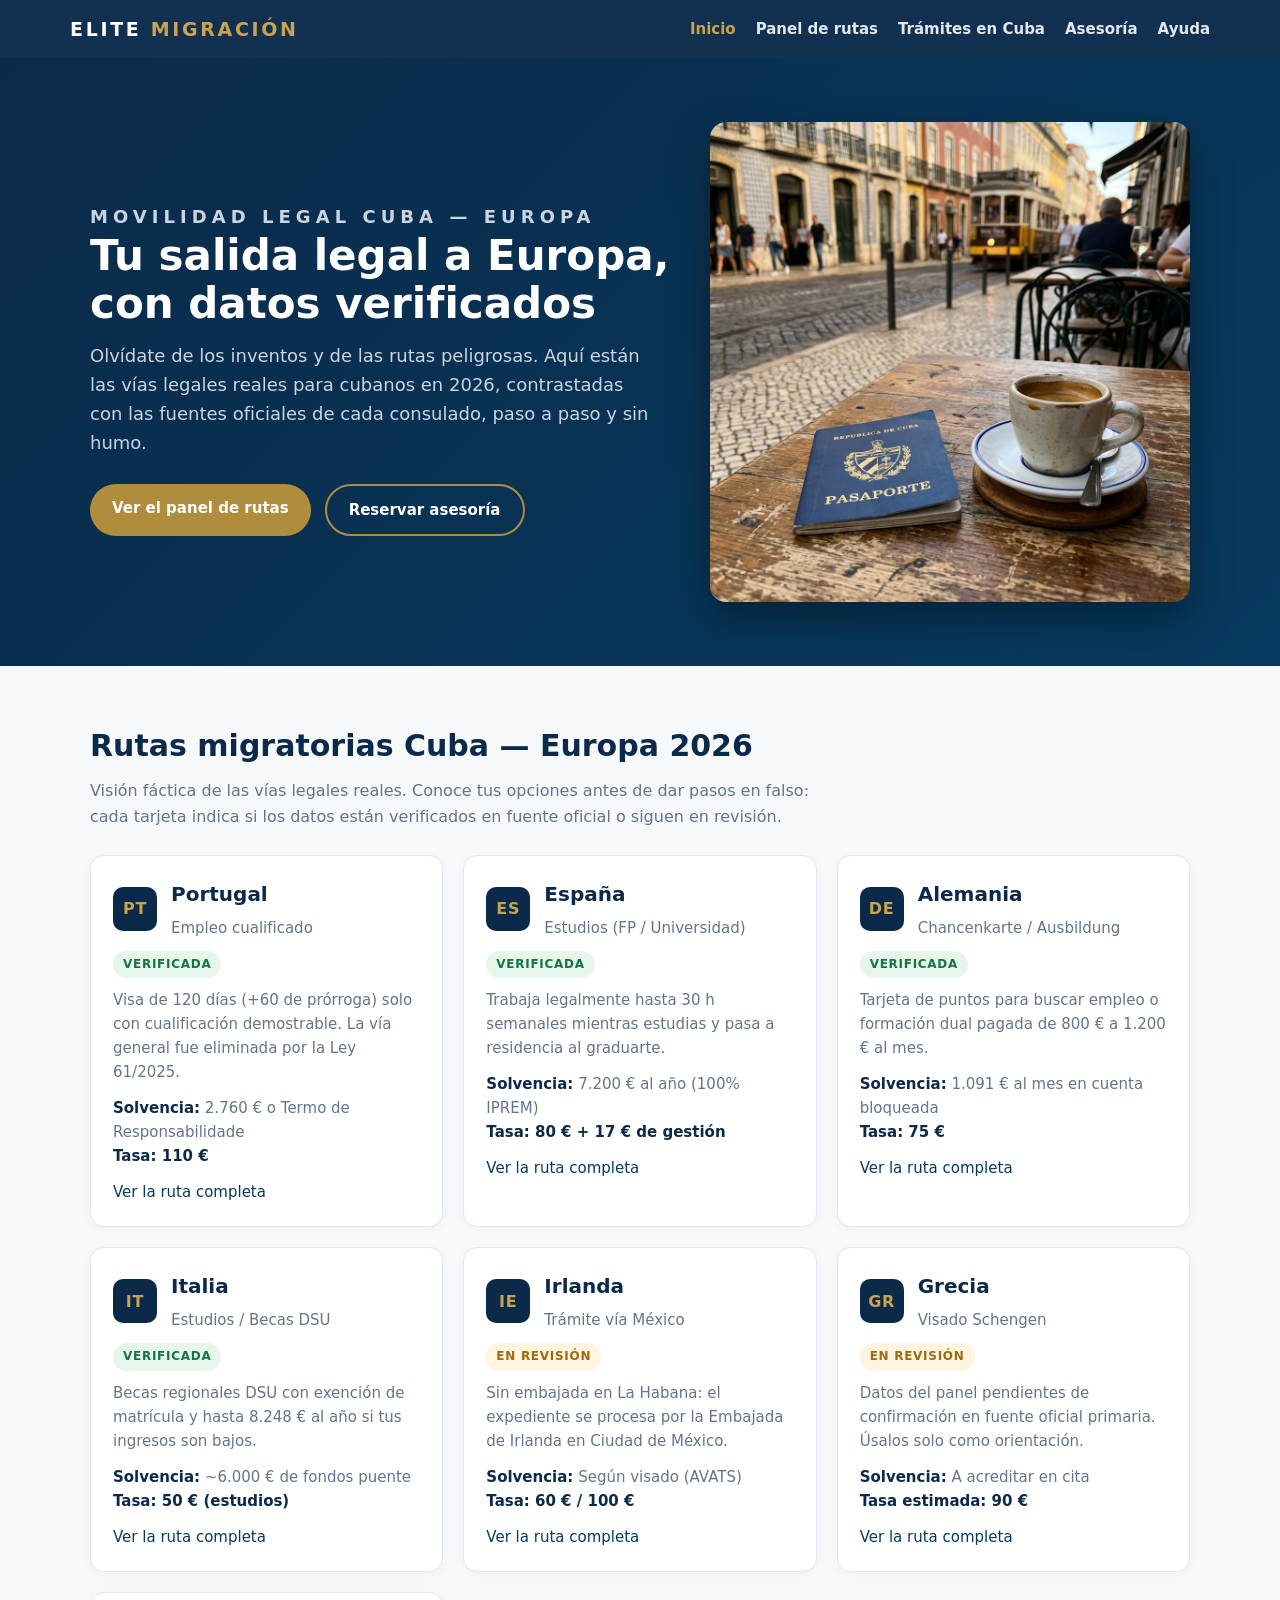
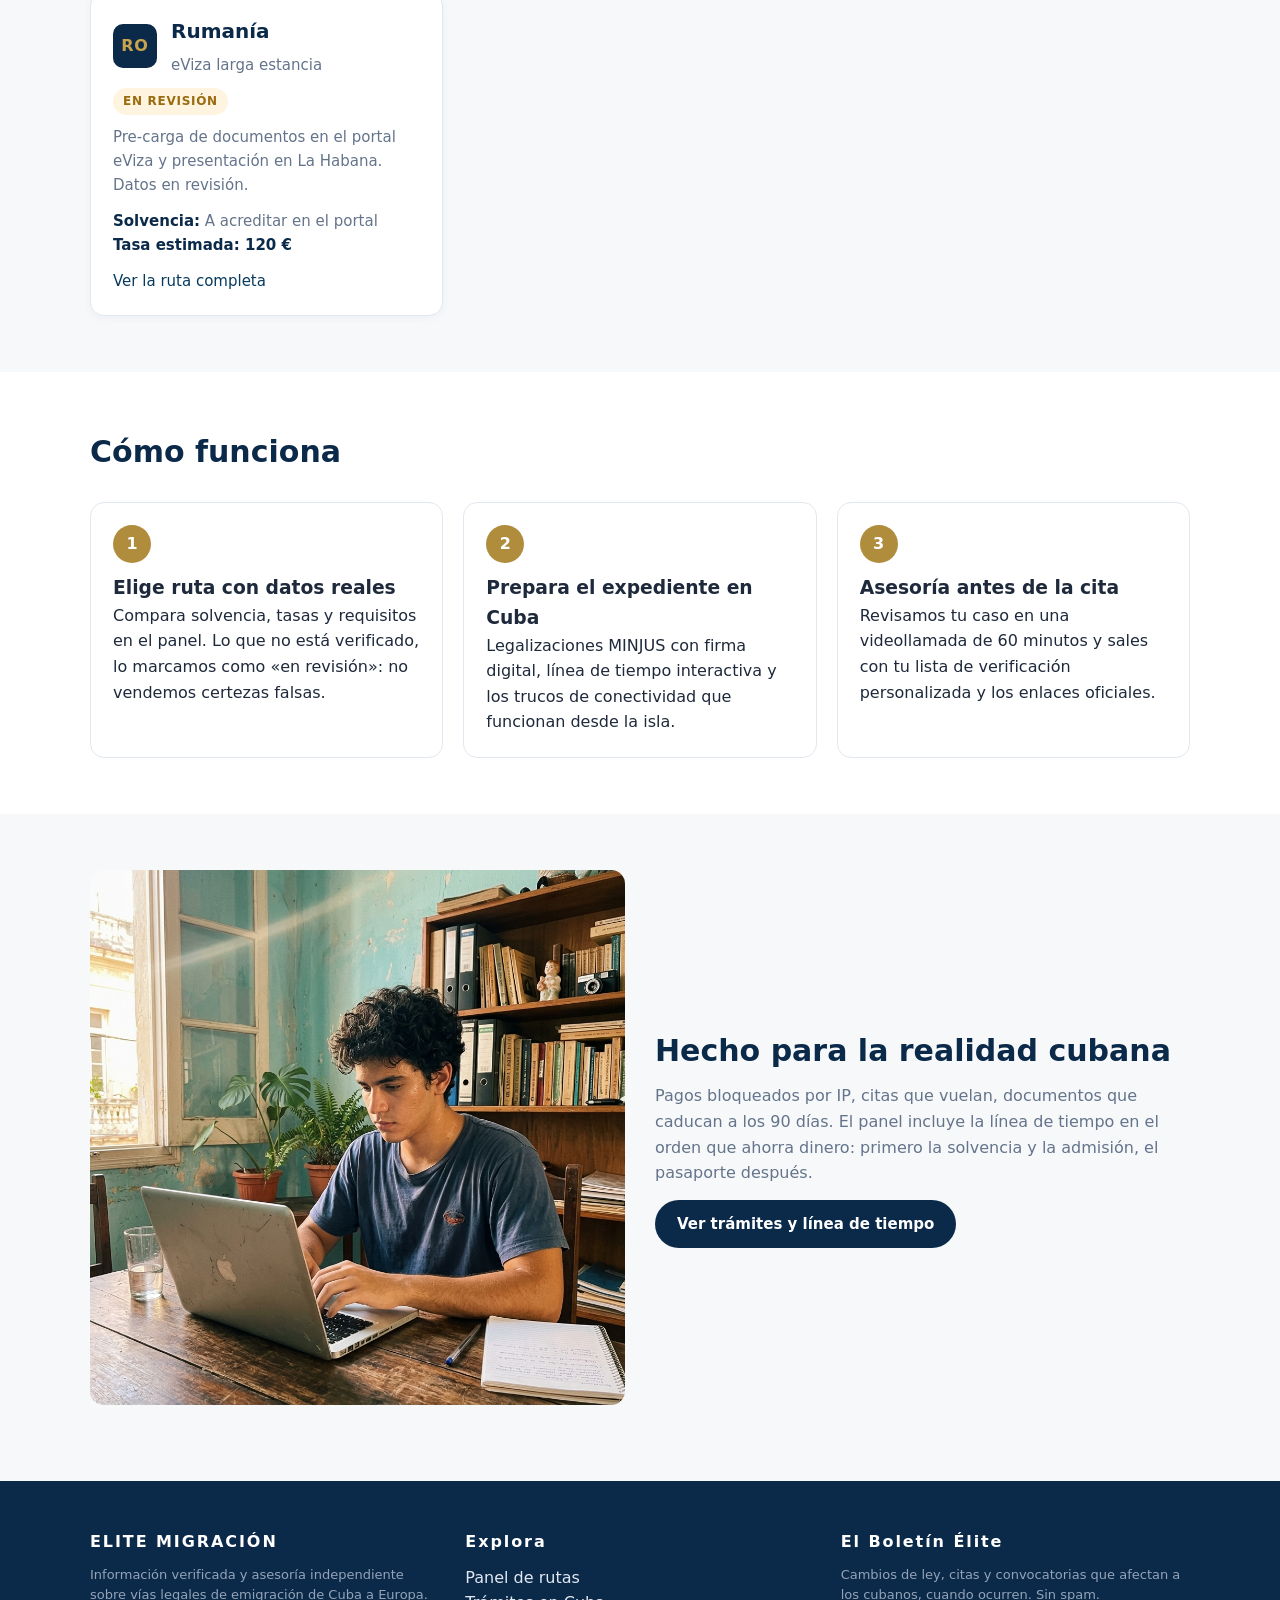
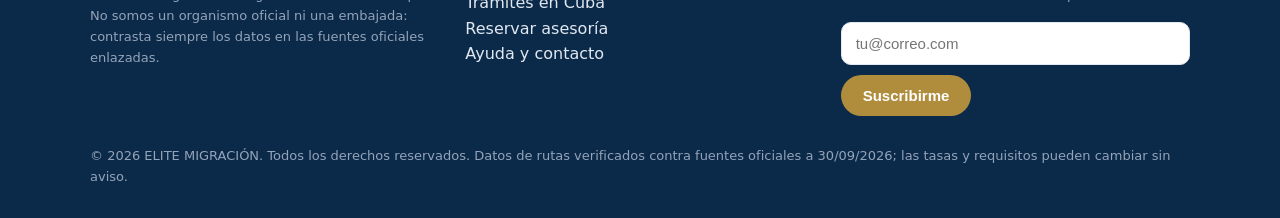
==== public/index.html @ 7f767a86 "feat: video hero generado en Google Flow (pasaporte en Lisboa, 10 s, 720p) integrado en la portada" ====
<!DOCTYPE html>
<html lang="es">
<head>
<meta charset="UTF-8"/>
<meta name="viewport" content="width=device-width, initial-scale=1.0"/>
<title>ELITE MIGRACIÓN | Tu salida legal a Europa, con datos verificados</title>
<meta name="description" content="Vías legales reales de emigración de Cuba a Europa en 2026: España, Portugal, Alemania, Italia y más, verificadas contra fuentes oficiales."/>
<meta property="og:title" content="ELITE MIGRACIÓN | Tu salida legal a Europa, con datos verificados"/>
<meta property="og:description" content="Vías legales reales de emigración de Cuba a Europa en 2026: España, Portugal, Alemania, Italia y más, verificadas contra fuentes oficiales."/>
<meta property="og:type" content="website"/>
<style>
:root{--navy:#0B2A4A;--navy2:#063A5E;--gold:#B08D3C;--gold2:#C9A44C;--ink:#1E293B;--mut:#64748B;--bg:#F6F8FA;--card:#FFFFFF;--line:#E2E8F0}
*{margin:0;padding:0;box-sizing:border-box}
body{font-family:'Segoe UI',system-ui,-apple-system,Arial,sans-serif;color:var(--ink);background:var(--bg);line-height:1.6}
a{color:var(--navy2);text-decoration:none}
a:hover{text-decoration:underline}
.wrap{max-width:1140px;margin:0 auto;padding:0 20px}
header.site{position:sticky;top:0;z-index:50;background:rgba(11,42,74,.97);backdrop-filter:blur(6px)}
.nav{display:flex;align-items:center;gap:26px;padding:14px 0;flex-wrap:wrap}
.brand{color:#fff;font-weight:800;letter-spacing:.14em;font-size:19px}
.brand span{color:var(--gold2)}
.nav nav{display:flex;gap:20px;flex-wrap:wrap;margin-left:auto}
.nav nav a{color:#E2E8F0;font-size:15px;font-weight:600}
.nav nav a:hover{color:#fff;text-decoration:none}
.btn{display:inline-block;background:var(--gold);color:#fff;font-weight:700;padding:12px 22px;border-radius:999px;border:none;cursor:pointer;font-size:15px}
.btn:hover{background:var(--gold2);text-decoration:none}
.btn.ghost{background:transparent;border:2px solid var(--gold);color:var(--navy)}
.btn.navy{background:var(--navy)}
.hero{background:linear-gradient(135deg,var(--navy) 0%,var(--navy2) 100%);color:#fff;padding:64px 0}
.hero h1{font-size:42px;line-height:1.15;max-width:640px}
.hero p{color:#CBD5E1;font-size:18px;max-width:560px;margin-top:14px}
.hero .cta{margin-top:26px;display:flex;gap:14px;flex-wrap:wrap}
.hero-grid{display:grid;grid-template-columns:1.1fr .9fr;gap:34px;align-items:center}
.hero img{width:100%;border-radius:16px;box-shadow:0 18px 40px rgba(0,0,0,.35)}
.eyebrow{letter-spacing:.28em;color:var(--gold2);font-weight:700;font-size:13px;text-transform:uppercase}
section{padding:56px 0}
h2.title{font-size:30px;color:var(--navy);margin-bottom:8px}
p.lead{color:var(--mut);max-width:720px}
.grid{display:grid;grid-template-columns:repeat(auto-fill,minmax(320px,1fr));gap:20px;margin-top:26px}
.card{background:var(--card);border:1px solid var(--line);border-radius:14px;padding:22px;box-shadow:0 2px 10px rgba(11,42,74,.04)}
.card h3{color:var(--navy);font-size:20px;margin-bottom:6px}
.card p{color:var(--mut);font-size:15px}
.chip{display:inline-block;font-size:12px;font-weight:700;letter-spacing:.06em;padding:4px 10px;border-radius:999px;text-transform:uppercase}
.chip.ok{background:#E7F6EC;color:#157347}
.chip.rev{background:#FFF4E0;color:#9A6B0F}
.code{display:inline-flex;align-items:center;justify-content:center;width:44px;height:44px;border-radius:10px;background:var(--navy);color:var(--gold2);font-weight:800;letter-spacing:.05em}
.card .top{display:flex;gap:14px;align-items:center;margin-bottom:10px}
.kv{margin-top:12px;font-size:14px}
.kv b{color:var(--navy)}
ul.reqs{margin:10px 0 0 18px;font-size:15px;color:var(--ink)}
ul.reqs li{margin-bottom:5px}
.links{margin-top:14px;display:flex;gap:8px;flex-wrap:wrap}
.links a{font-size:13px;font-weight:600;border:1px solid var(--line);padding:6px 12px;border-radius:999px;background:#F8FAFC}
table{width:100%;border-collapse:collapse;background:#fff;border:1px solid var(--line);border-radius:12px;overflow:hidden;margin-top:22px}
th{background:var(--navy);color:#fff;text-align:left;padding:12px 14px;font-size:14px}
td{padding:11px 14px;border-top:1px solid var(--line);font-size:15px}
.steps{display:grid;grid-template-columns:repeat(auto-fit,minmax(260px,1fr));gap:20px;margin-top:26px}
.step{background:#fff;border:1px solid var(--line);border-radius:14px;padding:22px}
.step .n{width:38px;height:38px;border-radius:50%;background:var(--gold);color:#fff;font-weight:800;display:flex;align-items:center;justify-content:center;margin-bottom:10px}
.warn{background:#FFF8E6;border:1px solid #F0D48A;border-radius:12px;padding:16px 18px;font-size:15px;margin-top:16px}
.note{font-size:13px;color:var(--mut);margin-top:10px}
form.lead{display:grid;gap:12px;max-width:640px;margin-top:22px}
form.lead input,form.lead select,form.lead textarea{padding:12px 14px;border:1px solid var(--line);border-radius:10px;font-size:15px;font-family:inherit;width:100%}
form.news{display:flex;gap:10px;flex-wrap:wrap;margin-top:16px}
form.news input{flex:1 1 240px;padding:12px 14px;border:1px solid var(--line);border-radius:10px;font-size:15px}
.status{font-size:14px;margin-top:10px}
.tl{max-width:760px;margin-top:24px}
.tl-item{display:flex;gap:14px;background:#fff;border:1px solid var(--line);border-radius:12px;padding:16px 18px;margin-bottom:12px;align-items:flex-start}
.tl-item input{width:20px;height:20px;margin-top:4px;accent-color:var(--gold)}
.tl-item.done{opacity:.62}
.tl-item h4{color:var(--navy);font-size:16px}
.tl-item p{font-size:14px;color:var(--mut)}
.progress{height:12px;background:#E2E8F0;border-radius:999px;overflow:hidden;max-width:760px;margin-top:14px}
.progress i{display:block;height:100%;background:var(--gold);width:0%}
.split{display:grid;grid-template-columns:1fr 1fr;gap:30px;align-items:center}
.split img{width:100%;border-radius:14px}
footer.site{background:var(--navy);color:#CBD5E1;padding:48px 0 30px;margin-top:20px}
footer.site h4{color:#fff;letter-spacing:.12em}
footer.site a{color:#E2E8F0}
.fgrid{display:grid;grid-template-columns:repeat(auto-fit,minmax(240px,1fr));gap:26px}
.small{font-size:13px;color:#94A3B8}
@media(max-width:820px){.hero-grid,.split{grid-template-columns:1fr}.hero h1{font-size:32px}}
</style>
</head>
<body>
<header class="site"><div class="wrap nav">
<a class="brand" href="index.html">ELITE <span>MIGRACIÓN</span></a>
<nav><a href="index.html" style="color:#C9A44C">Inicio</a><a href="dashboard.html">Panel de rutas</a><a href="tramites.html">Trámites en Cuba</a><a href="booking.html">Asesoría</a><a href="chat.html">Ayuda</a></nav>
</div></header>

<div class="hero"><div class="wrap hero-grid">
<div>
<p class="eyebrow">Movilidad legal Cuba — Europa</p>
<h1>Tu salida legal a Europa, con datos verificados</h1>
<p>Olvídate de los inventos y de las rutas peligrosas. Aquí están las vías legales reales para cubanos en 2026, contrastadas con las fuentes oficiales de cada consulado, paso a paso y sin humo.</p>
<div class="cta"><a class="btn" href="dashboard.html">Ver el panel de rutas</a><a class="btn ghost" style="color:#fff" href="booking.html">Reservar asesoría</a></div>
</div>
<video autoplay muted loop playsinline poster="lisbon_cafe_passport.png" style="width:100%;border-radius:16px;box-shadow:0 18px 40px rgba(0,0,0,.35)"><source src="assets/video/hero.mp4" type="video/mp4"/></video>
</div></div>

<section><div class="wrap">
<h2 class="title">Rutas migratorias Cuba — Europa 2026</h2>
<p class="lead">Visión fáctica de las vías legales reales. Conoce tus opciones antes de dar pasos en falso: cada tarjeta indica si los datos están verificados en fuente oficial o siguen en revisión.</p>
<div class="grid"><article class="card"><div class="top"><span class="code">PT</span><div><h3>Portugal</h3><p>Empleo cualificado</p></div></div>
<span class="chip ok">Verificada</span><p style="margin-top:10px">Visa de 120 días (+60 de prórroga) solo con cualificación demostrable. La vía general fue eliminada por la Ley 61/2025.</p>
<p class="kv"><b>Solvencia:</b> 2.760 € o Termo de Responsabilidade<br/><b>Tasa: 110 €</b></p>
<p style="margin-top:12px"><a href="dashboard.html#pt">Ver la ruta completa</a></p></article><article class="card"><div class="top"><span class="code">ES</span><div><h3>España</h3><p>Estudios (FP / Universidad)</p></div></div>
<span class="chip ok">Verificada</span><p style="margin-top:10px">Trabaja legalmente hasta 30 h semanales mientras estudias y pasa a residencia al graduarte.</p>
<p class="kv"><b>Solvencia:</b> 7.200 € al año (100% IPREM)<br/><b>Tasa: 80 € + 17 € de gestión</b></p>
<p style="margin-top:12px"><a href="dashboard.html#es">Ver la ruta completa</a></p></article><article class="card"><div class="top"><span class="code">DE</span><div><h3>Alemania</h3><p>Chancenkarte / Ausbildung</p></div></div>
<span class="chip ok">Verificada</span><p style="margin-top:10px">Tarjeta de puntos para buscar empleo o formación dual pagada de 800 € a 1.200 € al mes.</p>
<p class="kv"><b>Solvencia:</b> 1.091 € al mes en cuenta bloqueada<br/><b>Tasa: 75 €</b></p>
<p style="margin-top:12px"><a href="dashboard.html#de">Ver la ruta completa</a></p></article><article class="card"><div class="top"><span class="code">IT</span><div><h3>Italia</h3><p>Estudios / Becas DSU</p></div></div>
<span class="chip ok">Verificada</span><p style="margin-top:10px">Becas regionales DSU con exención de matrícula y hasta 8.248 € al año si tus ingresos son bajos.</p>
<p class="kv"><b>Solvencia:</b> ~6.000 € de fondos puente<br/><b>Tasa: 50 € (estudios)</b></p>
<p style="margin-top:12px"><a href="dashboard.html#it">Ver la ruta completa</a></p></article><article class="card"><div class="top"><span class="code">IE</span><div><h3>Irlanda</h3><p>Trámite vía México</p></div></div>
<span class="chip rev">En revisión</span><p style="margin-top:10px">Sin embajada en La Habana: el expediente se procesa por la Embajada de Irlanda en Ciudad de México.</p>
<p class="kv"><b>Solvencia:</b> Según visado (AVATS)<br/><b>Tasa: 60 € / 100 €</b></p>
<p style="margin-top:12px"><a href="dashboard.html#ie">Ver la ruta completa</a></p></article><article class="card"><div class="top"><span class="code">GR</span><div><h3>Grecia</h3><p>Visado Schengen</p></div></div>
<span class="chip rev">En revisión</span><p style="margin-top:10px">Datos del panel pendientes de confirmación en fuente oficial primaria. Úsalos solo como orientación.</p>
<p class="kv"><b>Solvencia:</b> A acreditar en cita<br/><b>Tasa estimada: 90 €</b></p>
<p style="margin-top:12px"><a href="dashboard.html#gr">Ver la ruta completa</a></p></article><article class="card"><div class="top"><span class="code">RO</span><div><h3>Rumanía</h3><p>eViza larga estancia</p></div></div>
<span class="chip rev">En revisión</span><p style="margin-top:10px">Pre-carga de documentos en el portal eViza y presentación en La Habana. Datos en revisión.</p>
<p class="kv"><b>Solvencia:</b> A acreditar en el portal<br/><b>Tasa estimada: 120 €</b></p>
<p style="margin-top:12px"><a href="dashboard.html#ro">Ver la ruta completa</a></p></article></div>
</div></section>

<section style="background:#fff"><div class="wrap">
<h2 class="title">Cómo funciona</h2>
<div class="steps">
<div class="step"><div class="n">1</div><h3>Elige ruta con datos reales</h3><p>Compara solvencia, tasas y requisitos en el panel. Lo que no está verificado, lo marcamos como «en revisión»: no vendemos certezas falsas.</p></div>
<div class="step"><div class="n">2</div><h3>Prepara el expediente en Cuba</h3><p>Legalizaciones MINJUS con firma digital, línea de tiempo interactiva y los trucos de conectividad que funcionan desde la isla.</p></div>
<div class="step"><div class="n">3</div><h3>Asesoría antes de la cita</h3><p>Revisamos tu caso en una videollamada de 60 minutos y sales con tu lista de verificación personalizada y los enlaces oficiales.</p></div>
</div>
</div></section>

<section><div class="wrap split">
<img src="cuban_youth_laptop_havana.png" alt="Joven cubano preparando su expediente en La Habana"/>
<div><h2 class="title">Hecho para la realidad cubana</h2>
<p class="lead">Pagos bloqueados por IP, citas que vuelan, documentos que caducan a los 90 días. El panel incluye la línea de tiempo en el orden que ahorra dinero: primero la solvencia y la admisión, el pasaporte después.</p>
<p style="margin-top:14px"><a class="btn navy" href="tramites.html">Ver trámites y línea de tiempo</a></p></div>
</div></section>

<footer class="site"><div class="wrap">
<div class="fgrid">
<div><h4>ELITE MIGRACIÓN</h4>
<p class="small" style="margin-top:10px">Información verificada y asesoría independiente sobre vías legales de emigración de Cuba a Europa. No somos un organismo oficial ni una embajada: contrasta siempre los datos en las fuentes oficiales enlazadas.</p></div>
<div><h4>Explora</h4>
<p style="margin-top:10px"><a href="dashboard.html">Panel de rutas</a><br/><a href="tramites.html">Trámites en Cuba</a><br/><a href="booking.html">Reservar asesoría</a><br/><a href="chat.html">Ayuda y contacto</a></p></div>
<div><h4>El Boletín Élite</h4>
<p class="small" style="margin-top:10px">Cambios de ley, citas y convocatorias que afectan a los cubanos, cuando ocurren. Sin spam.</p>
<form class="news" id="news-form" novalidate>
<input type="email" name="email" required placeholder="tu@correo.com" aria-label="Correo electrónico"/>
<input type="text" name="company" tabindex="-1" autocomplete="off" aria-hidden="true" style="display:none"/>
<button class="btn" type="submit">Suscribirme</button>
<p class="status" id="news-status" role="status"></p>
</form></div>
</div>
<p class="small" style="margin-top:30px">© 2026 ELITE MIGRACIÓN. Todos los derechos reservados. Datos de rutas verificados contra fuentes oficiales a 30/09/2026; las tasas y requisitos pueden cambiar sin aviso.</p>
</div></footer>
<script>
(function(){var f=document.getElementById('news-form');if(!f)return;var st=document.getElementById('news-status');
var src=(new URLSearchParams(location.search).get('src')||'').slice(0,40);
f.addEventListener('submit',function(e){e.preventDefault();var em=f.querySelector('input[name=email]').value.trim();
if(!em||em.indexOf('@')<0){st.textContent='Escribe un correo válido.';return;}
fetch('/api/newsletter',{method:'POST',headers:{'Content-Type':'application/json'},body:JSON.stringify({email:em,company:f.querySelector('input[name=company]').value,src:src})})
.then(function(r){return r.json();}).then(function(b){st.textContent=b&&b.ok?'Gracias: ya estás dentro del Boletín Élite.':'Algo salió mal. Inténtalo de nuevo.';if(b&&b.ok)f.reset();})
.catch(function(){st.textContent='Algo salió mal. Inténtalo de nuevo.';});});})();
</script>
</body>
</html>
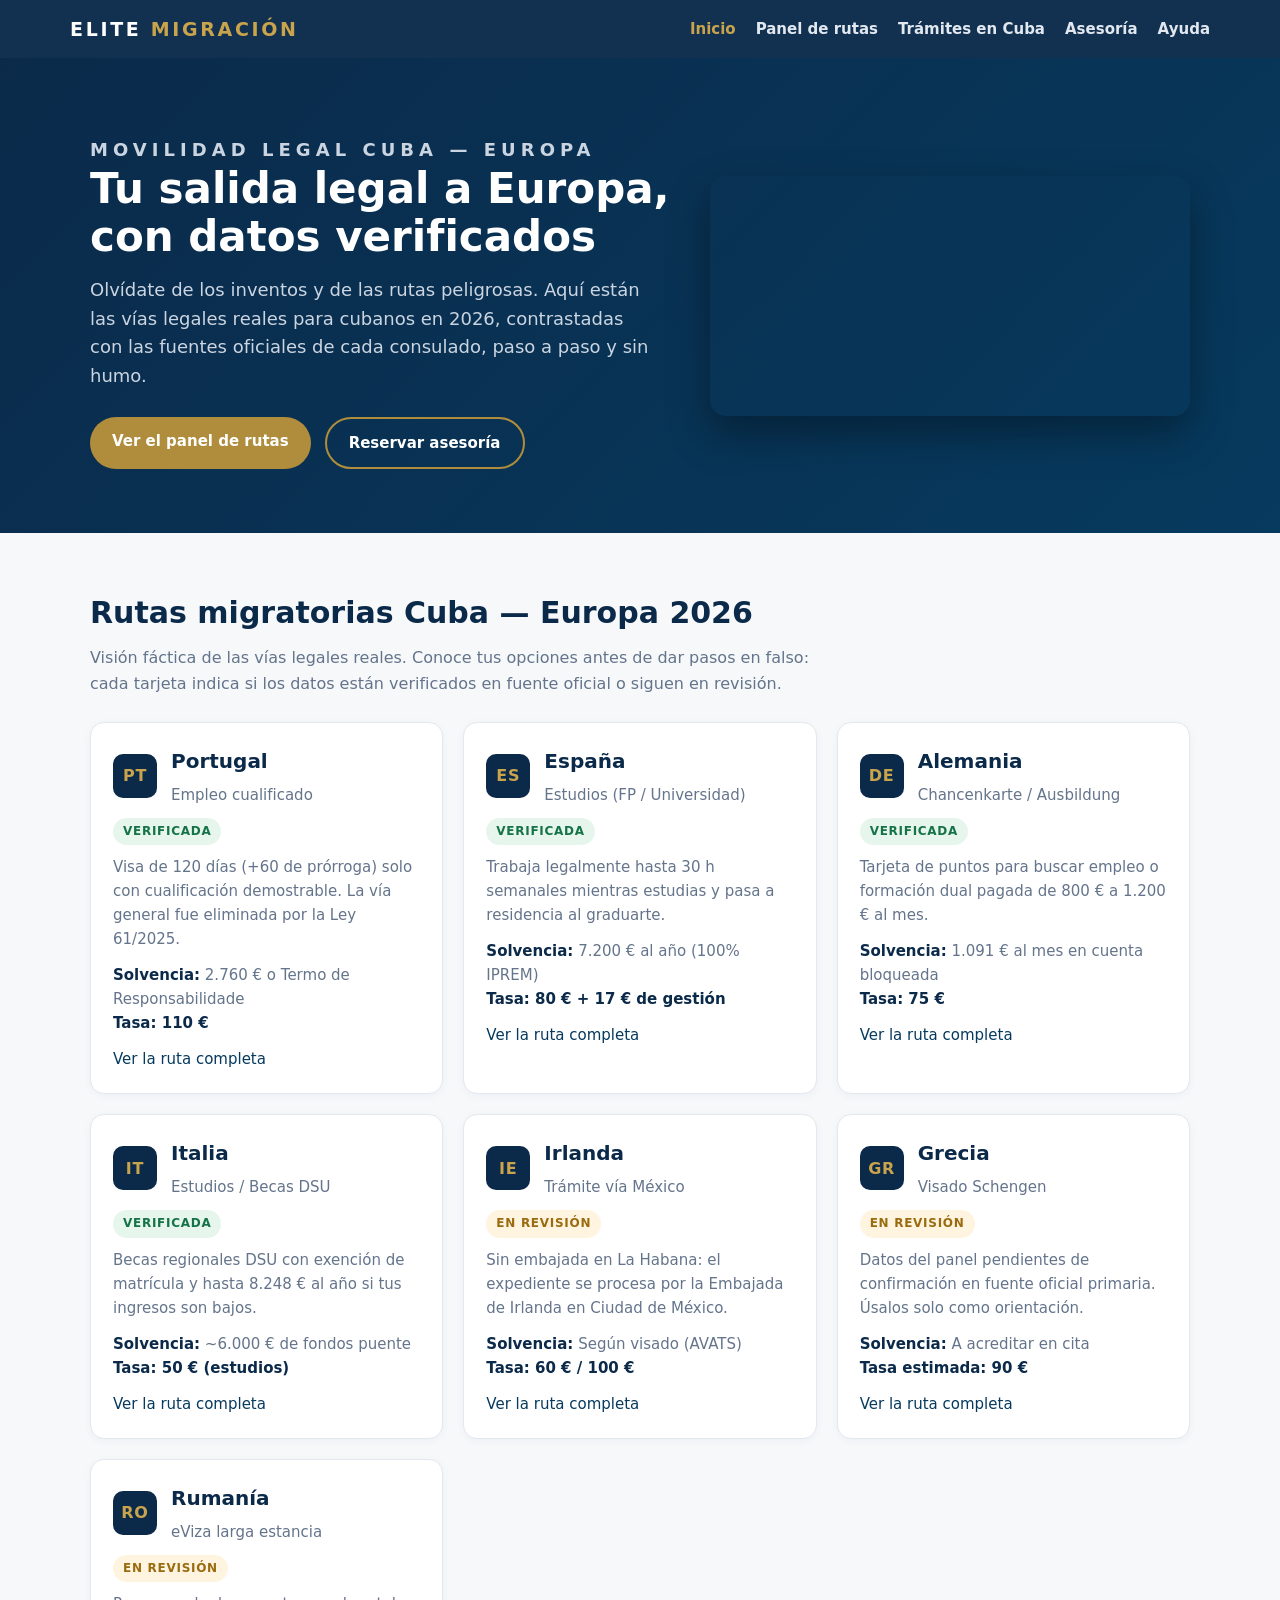
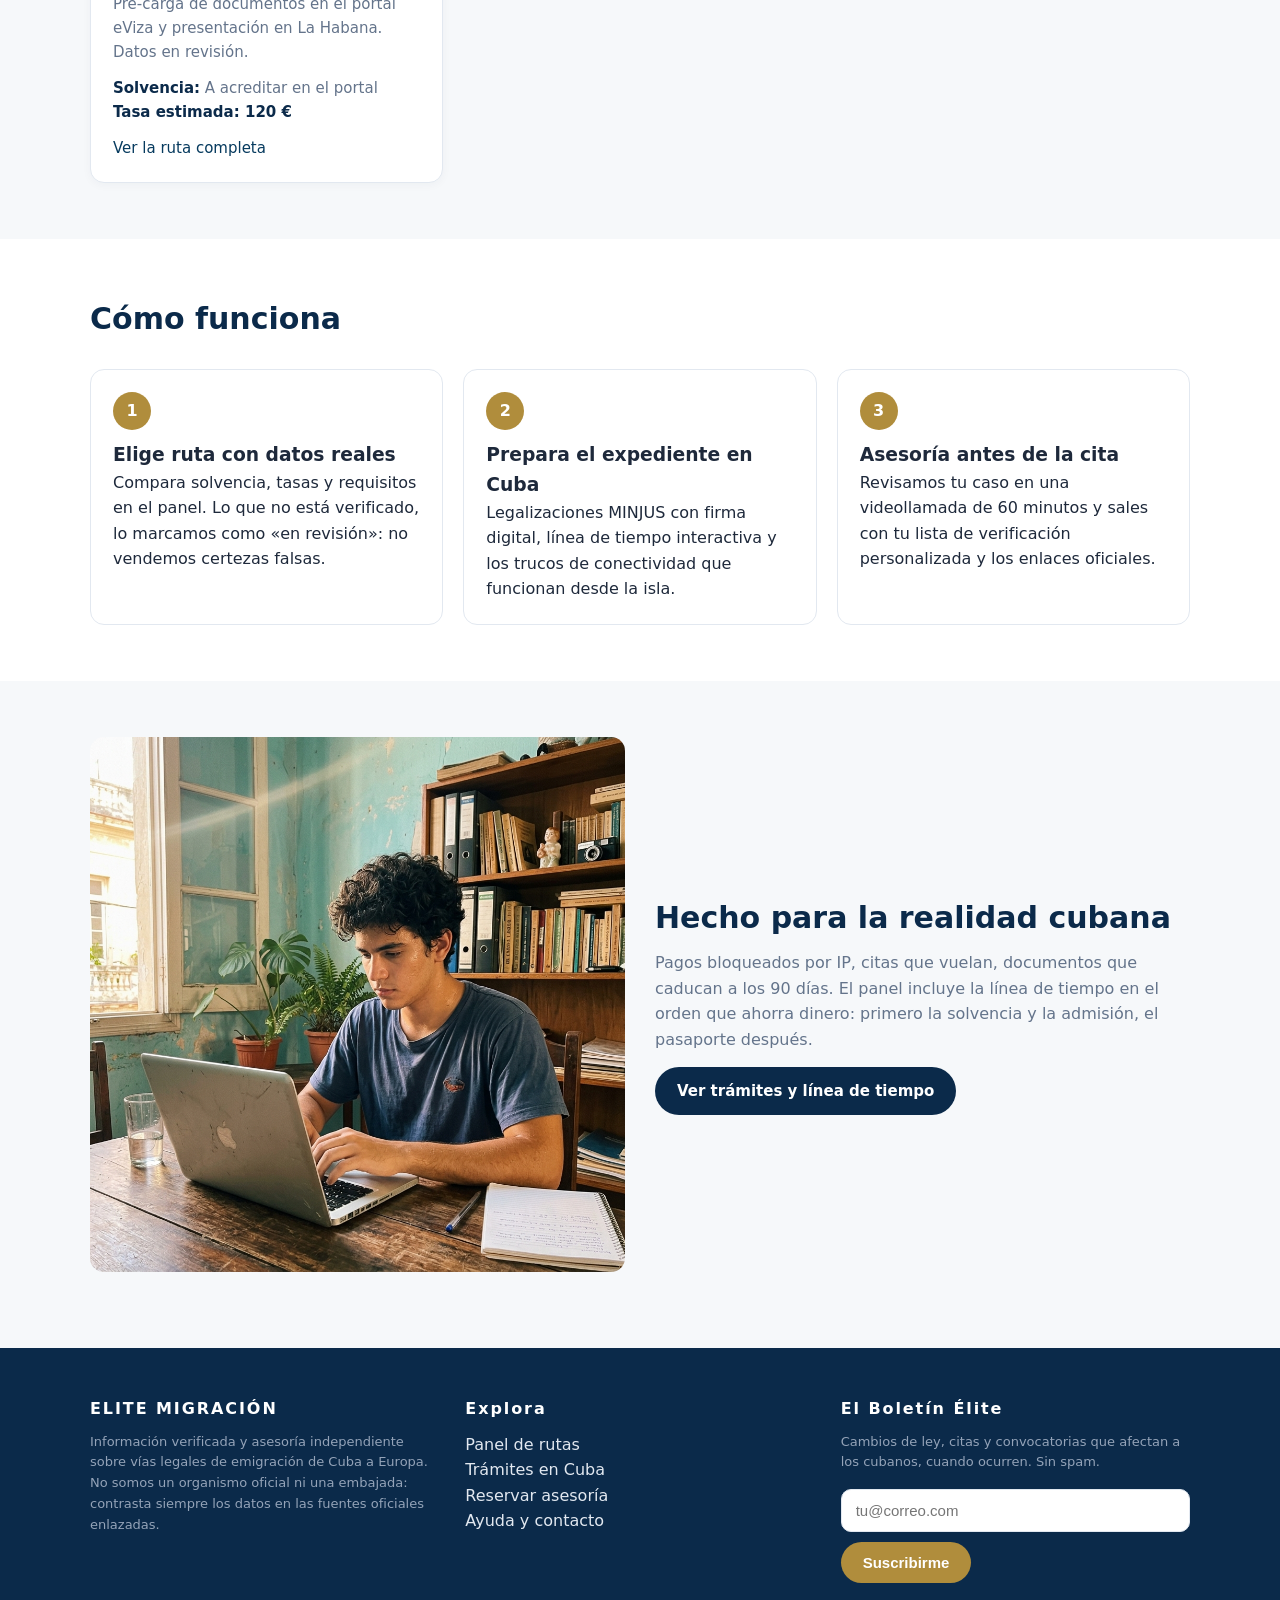
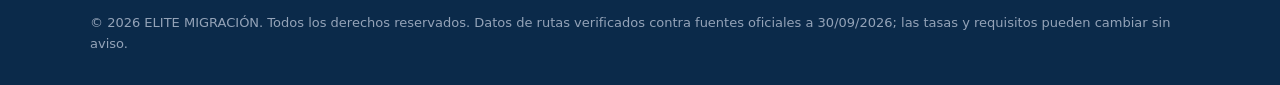
==== commit 295caf62: "feat: nuevo video hero (interior de avion, zoom out) generado en Flow" ====
--- a/public/index.html
+++ b/public/index.html
@@ -95,7 +95,7 @@
 <p>Olvídate de los inventos y de las rutas peligrosas. Aquí están las vías legales reales para cubanos en 2026, contrastadas con las fuentes oficiales de cada consulado, paso a paso y sin humo.</p>
 <div class="cta"><a class="btn" href="dashboard.html">Ver el panel de rutas</a><a class="btn ghost" style="color:#fff" href="booking.html">Reservar asesoría</a></div>
 </div>
-<video autoplay muted loop playsinline poster="lisbon_cafe_passport.png" style="width:100%;border-radius:16px;box-shadow:0 18px 40px rgba(0,0,0,.35)"><source src="assets/video/hero.mp4" type="video/mp4"/></video>
+<video autoplay muted loop playsinline style="width:100%;border-radius:16px;box-shadow:0 18px 40px rgba(0,0,0,.35)"><source src="assets/video/hero-avion.mp4" type="video/mp4"/></video>
 </div></div>
 
 <section><div class="wrap">
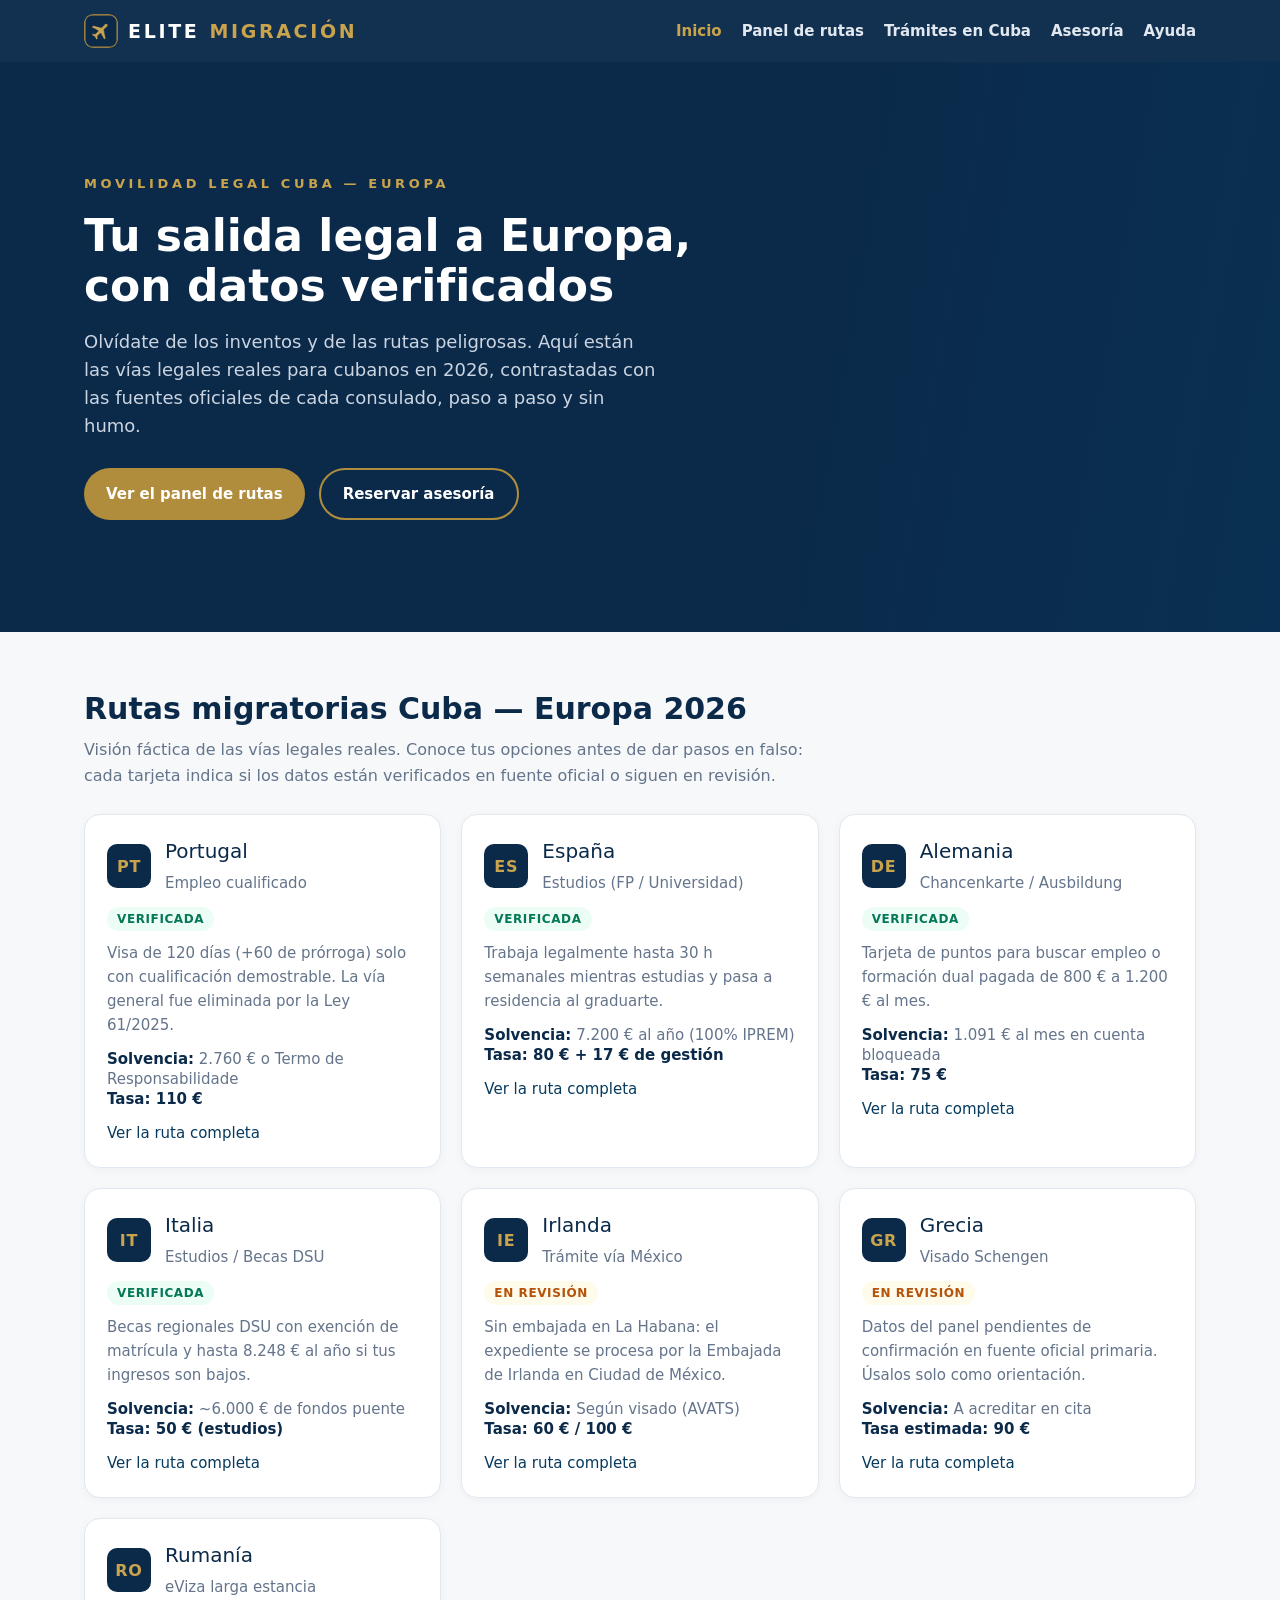
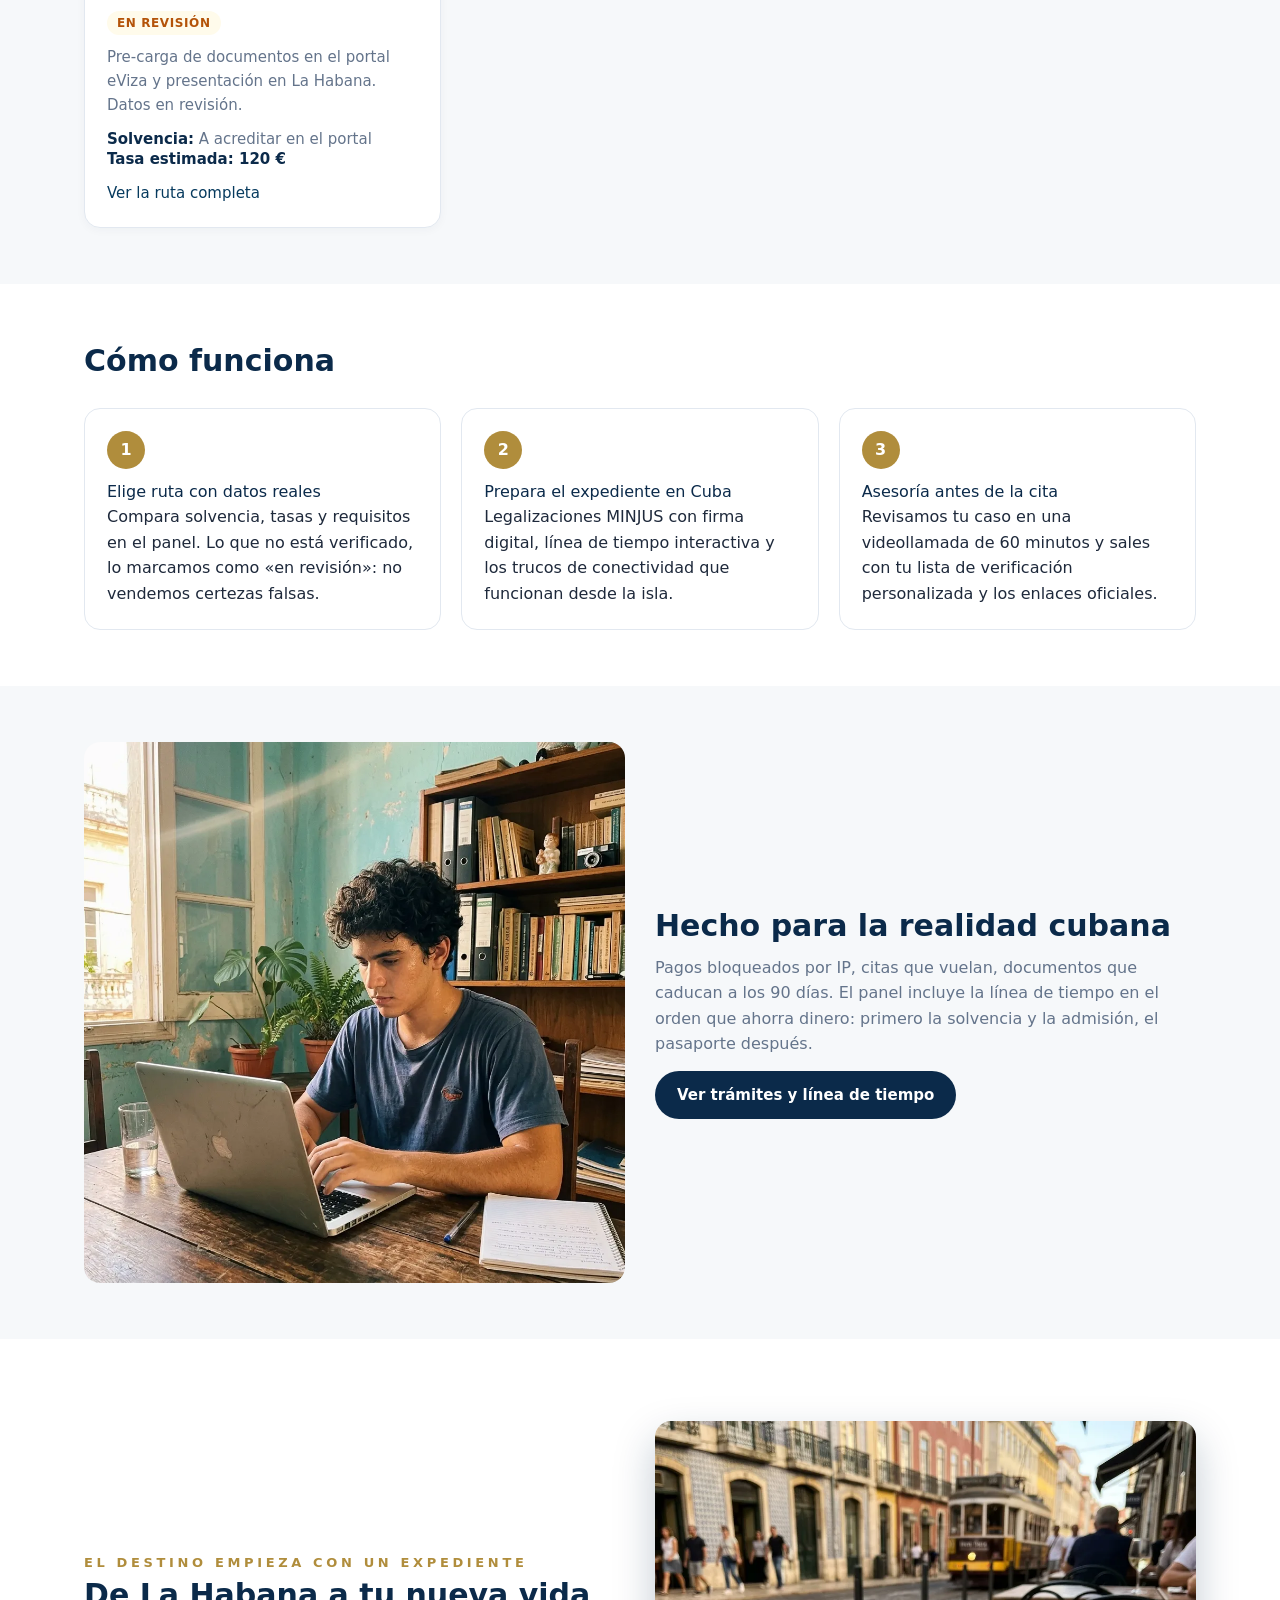
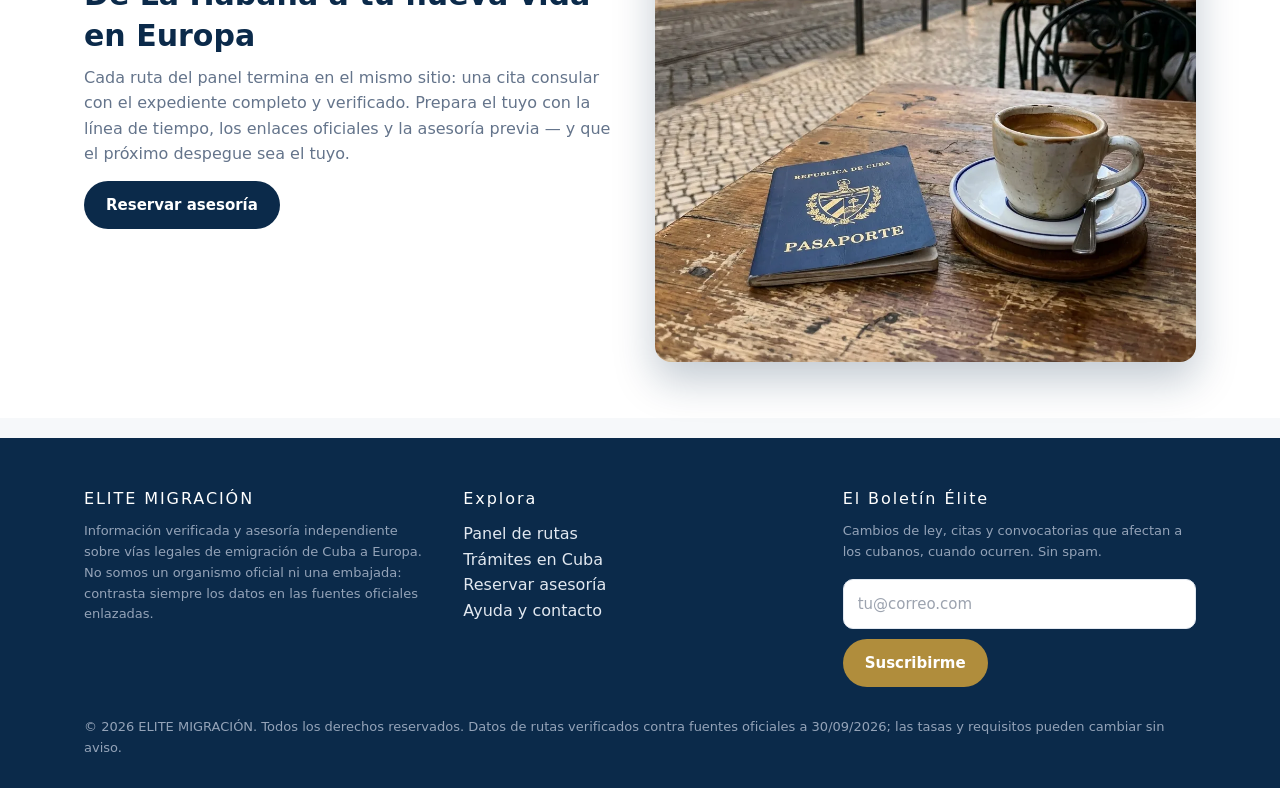
==== commit 8fde9840: "feat: hero con video de fondo en bucle (3 s), video del pasaporte a pie de pagina, logo avion + favi" ====
--- a/public/index.html
+++ b/public/index.html
@@ -8,95 +8,28 @@
 <meta property="og:title" content="ELITE MIGRACIÓN | Tu salida legal a Europa, con datos verificados"/>
 <meta property="og:description" content="Vías legales reales de emigración de Cuba a Europa en 2026: España, Portugal, Alemania, Italia y más, verificadas contra fuentes oficiales."/>
 <meta property="og:type" content="website"/>
-<style>
-:root{--navy:#0B2A4A;--navy2:#063A5E;--gold:#B08D3C;--gold2:#C9A44C;--ink:#1E293B;--mut:#64748B;--bg:#F6F8FA;--card:#FFFFFF;--line:#E2E8F0}
-*{margin:0;padding:0;box-sizing:border-box}
-body{font-family:'Segoe UI',system-ui,-apple-system,Arial,sans-serif;color:var(--ink);background:var(--bg);line-height:1.6}
-a{color:var(--navy2);text-decoration:none}
-a:hover{text-decoration:underline}
-.wrap{max-width:1140px;margin:0 auto;padding:0 20px}
-header.site{position:sticky;top:0;z-index:50;background:rgba(11,42,74,.97);backdrop-filter:blur(6px)}
-.nav{display:flex;align-items:center;gap:26px;padding:14px 0;flex-wrap:wrap}
-.brand{color:#fff;font-weight:800;letter-spacing:.14em;font-size:19px}
-.brand span{color:var(--gold2)}
-.nav nav{display:flex;gap:20px;flex-wrap:wrap;margin-left:auto}
-.nav nav a{color:#E2E8F0;font-size:15px;font-weight:600}
-.nav nav a:hover{color:#fff;text-decoration:none}
-.btn{display:inline-block;background:var(--gold);color:#fff;font-weight:700;padding:12px 22px;border-radius:999px;border:none;cursor:pointer;font-size:15px}
-.btn:hover{background:var(--gold2);text-decoration:none}
-.btn.ghost{background:transparent;border:2px solid var(--gold);color:var(--navy)}
-.btn.navy{background:var(--navy)}
-.hero{background:linear-gradient(135deg,var(--navy) 0%,var(--navy2) 100%);color:#fff;padding:64px 0}
-.hero h1{font-size:42px;line-height:1.15;max-width:640px}
-.hero p{color:#CBD5E1;font-size:18px;max-width:560px;margin-top:14px}
-.hero .cta{margin-top:26px;display:flex;gap:14px;flex-wrap:wrap}
-.hero-grid{display:grid;grid-template-columns:1.1fr .9fr;gap:34px;align-items:center}
-.hero img{width:100%;border-radius:16px;box-shadow:0 18px 40px rgba(0,0,0,.35)}
-.eyebrow{letter-spacing:.28em;color:var(--gold2);font-weight:700;font-size:13px;text-transform:uppercase}
-section{padding:56px 0}
-h2.title{font-size:30px;color:var(--navy);margin-bottom:8px}
-p.lead{color:var(--mut);max-width:720px}
-.grid{display:grid;grid-template-columns:repeat(auto-fill,minmax(320px,1fr));gap:20px;margin-top:26px}
-.card{background:var(--card);border:1px solid var(--line);border-radius:14px;padding:22px;box-shadow:0 2px 10px rgba(11,42,74,.04)}
-.card h3{color:var(--navy);font-size:20px;margin-bottom:6px}
-.card p{color:var(--mut);font-size:15px}
-.chip{display:inline-block;font-size:12px;font-weight:700;letter-spacing:.06em;padding:4px 10px;border-radius:999px;text-transform:uppercase}
-.chip.ok{background:#E7F6EC;color:#157347}
-.chip.rev{background:#FFF4E0;color:#9A6B0F}
-.code{display:inline-flex;align-items:center;justify-content:center;width:44px;height:44px;border-radius:10px;background:var(--navy);color:var(--gold2);font-weight:800;letter-spacing:.05em}
-.card .top{display:flex;gap:14px;align-items:center;margin-bottom:10px}
-.kv{margin-top:12px;font-size:14px}
-.kv b{color:var(--navy)}
-ul.reqs{margin:10px 0 0 18px;font-size:15px;color:var(--ink)}
-ul.reqs li{margin-bottom:5px}
-.links{margin-top:14px;display:flex;gap:8px;flex-wrap:wrap}
-.links a{font-size:13px;font-weight:600;border:1px solid var(--line);padding:6px 12px;border-radius:999px;background:#F8FAFC}
-table{width:100%;border-collapse:collapse;background:#fff;border:1px solid var(--line);border-radius:12px;overflow:hidden;margin-top:22px}
-th{background:var(--navy);color:#fff;text-align:left;padding:12px 14px;font-size:14px}
-td{padding:11px 14px;border-top:1px solid var(--line);font-size:15px}
-.steps{display:grid;grid-template-columns:repeat(auto-fit,minmax(260px,1fr));gap:20px;margin-top:26px}
-.step{background:#fff;border:1px solid var(--line);border-radius:14px;padding:22px}
-.step .n{width:38px;height:38px;border-radius:50%;background:var(--gold);color:#fff;font-weight:800;display:flex;align-items:center;justify-content:center;margin-bottom:10px}
-.warn{background:#FFF8E6;border:1px solid #F0D48A;border-radius:12px;padding:16px 18px;font-size:15px;margin-top:16px}
-.note{font-size:13px;color:var(--mut);margin-top:10px}
-form.lead{display:grid;gap:12px;max-width:640px;margin-top:22px}
-form.lead input,form.lead select,form.lead textarea{padding:12px 14px;border:1px solid var(--line);border-radius:10px;font-size:15px;font-family:inherit;width:100%}
-form.news{display:flex;gap:10px;flex-wrap:wrap;margin-top:16px}
-form.news input{flex:1 1 240px;padding:12px 14px;border:1px solid var(--line);border-radius:10px;font-size:15px}
-.status{font-size:14px;margin-top:10px}
-.tl{max-width:760px;margin-top:24px}
-.tl-item{display:flex;gap:14px;background:#fff;border:1px solid var(--line);border-radius:12px;padding:16px 18px;margin-bottom:12px;align-items:flex-start}
-.tl-item input{width:20px;height:20px;margin-top:4px;accent-color:var(--gold)}
-.tl-item.done{opacity:.62}
-.tl-item h4{color:var(--navy);font-size:16px}
-.tl-item p{font-size:14px;color:var(--mut)}
-.progress{height:12px;background:#E2E8F0;border-radius:999px;overflow:hidden;max-width:760px;margin-top:14px}
-.progress i{display:block;height:100%;background:var(--gold);width:0%}
-.split{display:grid;grid-template-columns:1fr 1fr;gap:30px;align-items:center}
-.split img{width:100%;border-radius:14px}
-footer.site{background:var(--navy);color:#CBD5E1;padding:48px 0 30px;margin-top:20px}
-footer.site h4{color:#fff;letter-spacing:.12em}
-footer.site a{color:#E2E8F0}
-.fgrid{display:grid;grid-template-columns:repeat(auto-fit,minmax(240px,1fr));gap:26px}
-.small{font-size:13px;color:#94A3B8}
-@media(max-width:820px){.hero-grid,.split{grid-template-columns:1fr}.hero h1{font-size:32px}}
-</style>
+
+<link rel="icon" type="image/svg+xml" href="assets/icons/favicon.svg"/>
+<link rel="icon" type="image/png" sizes="32x32" href="assets/icons/favicon-32.png"/>
+<link rel="apple-touch-icon" sizes="180x180" href="assets/icons/apple-touch-icon.png"/>
+<link rel="stylesheet" href="assets/css/site.css"/>
 </head>
 <body>
 <header class="site"><div class="wrap nav">
-<a class="brand" href="index.html">ELITE <span>MIGRACIÓN</span></a>
+<a class="brand" href="index.html"><img src="assets/icons/apple-touch-icon.png" alt="Logotipo de ELITE MIGRACIÓN" width="34" height="34" style="border-radius:9px"/>ELITE <span>MIGRACIÓN</span></a>
 <nav><a href="index.html" style="color:#C9A44C">Inicio</a><a href="dashboard.html">Panel de rutas</a><a href="tramites.html">Trámites en Cuba</a><a href="booking.html">Asesoría</a><a href="chat.html">Ayuda</a></nav>
 </div></header>
 
-<div class="hero"><div class="wrap hero-grid">
-<div>
+<section class="relative overflow-hidden bg-navy !py-0 text-white">
+<video class="absolute inset-0 h-full w-full object-cover" autoplay muted loop playsinline preload="auto" aria-hidden="true"><source src="assets/video/hero-loop.mp4" type="video/mp4"/></video>
+<div class="absolute inset-0" style="background:linear-gradient(100deg,rgba(11,42,74,.96) 30%,rgba(11,42,74,.72) 62%,rgba(6,58,94,.38))"></div>
+<div class="relative mx-auto max-w-6xl px-5 py-24 md:py-28">
 <p class="eyebrow">Movilidad legal Cuba — Europa</p>
-<h1>Tu salida legal a Europa, con datos verificados</h1>
-<p>Olvídate de los inventos y de las rutas peligrosas. Aquí están las vías legales reales para cubanos en 2026, contrastadas con las fuentes oficiales de cada consulado, paso a paso y sin humo.</p>
-<div class="cta"><a class="btn" href="dashboard.html">Ver el panel de rutas</a><a class="btn ghost" style="color:#fff" href="booking.html">Reservar asesoría</a></div>
+<h1 class="mt-4 max-w-2xl text-4xl font-bold leading-[1.15] md:text-[44px]">Tu salida legal a Europa, con datos verificados</h1>
+<p class="mt-4 max-w-xl text-lg text-slate-300">Olvídate de los inventos y de las rutas peligrosas. Aquí están las vías legales reales para cubanos en 2026, contrastadas con las fuentes oficiales de cada consulado, paso a paso y sin humo.</p>
+<div class="mt-7 flex flex-wrap gap-3.5"><a class="btn" href="dashboard.html">Ver el panel de rutas</a><a class="btn ghost" style="color:#fff" href="booking.html">Reservar asesoría</a></div>
 </div>
-<video autoplay muted loop playsinline style="width:100%;border-radius:16px;box-shadow:0 18px 40px rgba(0,0,0,.35)"><source src="assets/video/hero-avion.mp4" type="video/mp4"/></video>
-</div></div>
+</section>
 
 <section><div class="wrap">
 <h2 class="title">Rutas migratorias Cuba — Europa 2026</h2>
@@ -135,10 +68,18 @@
 </div></section>
 
 <section><div class="wrap split">
-<img src="cuban_youth_laptop_havana.png" alt="Joven cubano preparando su expediente en La Habana"/>
+<picture><source srcset="assets/img/cuban_youth_laptop_havana.webp" type="image/webp"/><img src="cuban_youth_laptop_havana.png" alt="Joven cubano preparando su expediente en La Habana" loading="lazy"/></picture>
 <div><h2 class="title">Hecho para la realidad cubana</h2>
 <p class="lead">Pagos bloqueados por IP, citas que vuelan, documentos que caducan a los 90 días. El panel incluye la línea de tiempo en el orden que ahorra dinero: primero la solvencia y la admisión, el pasaporte después.</p>
 <p style="margin-top:14px"><a class="btn navy" href="tramites.html">Ver trámites y línea de tiempo</a></p></div>
+</div></section>
+
+<section class="bg-white"><div class="mx-auto grid max-w-6xl items-center gap-[30px] px-5 md:grid-cols-2">
+<div><p class="eyebrow" style="color:#B08D3C">El destino empieza con un expediente</p>
+<h2 class="title">De La Habana a tu nueva vida en Europa</h2>
+<p class="lead">Cada ruta del panel termina en el mismo sitio: una cita consular con el expediente completo y verificado. Prepara el tuyo con la línea de tiempo, los enlaces oficiales y la asesoría previa — y que el próximo despegue sea el tuyo.</p>
+<p style="margin-top:14px"><a class="btn navy" href="booking.html">Reservar asesoría</a></p></div>
+<video autoplay muted loop playsinline preload="metadata" poster="assets/img/lisbon_cafe_passport.webp" style="width:100%;border-radius:16px;box-shadow:0 18px 40px rgba(11,42,74,.25)"><source src="assets/video/hero.mp4" type="video/mp4"/></video>
 </div></section>
 
 <footer class="site"><div class="wrap">
--- a/public/assets/css/site.css
+++ b/public/assets/css/site.css
@@ -0,0 +1 @@
+*,:after,:before{--tw-border-spacing-x:0;--tw-border-spacing-y:0;--tw-translate-x:0;--tw-translate-y:0;--tw-rotate:0;--tw-skew-x:0;--tw-skew-y:0;--tw-scale-x:1;--tw-scale-y:1;--tw-pan-x: ;--tw-pan-y: ;--tw-pinch-zoom: ;--tw-scroll-snap-strictness:proximity;--tw-gradient-from-position: ;--tw-gradient-via-position: ;--tw-gradient-to-position: ;--tw-ordinal: ;--tw-slashed-zero: ;--tw-numeric-figure: ;--tw-numeric-spacing: ;--tw-numeric-fraction: ;--tw-ring-inset: ;--tw-ring-offset-width:0px;--tw-ring-offset-color:#fff;--tw-ring-color:rgba(59,130,246,.5);--tw-ring-offset-shadow:0 0 #0000;--tw-ring-shadow:0 0 #0000;--tw-shadow:0 0 #0000;--tw-shadow-colored:0 0 #0000;--tw-blur: ;--tw-brightness: ;--tw-contrast: ;--tw-grayscale: ;--tw-hue-rotate: ;--tw-invert: ;--tw-saturate: ;--tw-sepia: ;--tw-drop-shadow: ;--tw-backdrop-blur: ;--tw-backdrop-brightness: ;--tw-backdrop-contrast: ;--tw-backdrop-grayscale: ;--tw-backdrop-hue-rotate: ;--tw-backdrop-invert: ;--tw-backdrop-opacity: ;--tw-backdrop-saturate: ;--tw-backdrop-sepia: ;--tw-contain-size: ;--tw-contain-layout: ;--tw-contain-paint: ;--tw-contain-style: }::backdrop{--tw-border-spacing-x:0;--tw-border-spacing-y:0;--tw-translate-x:0;--tw-translate-y:0;--tw-rotate:0;--tw-skew-x:0;--tw-skew-y:0;--tw-scale-x:1;--tw-scale-y:1;--tw-pan-x: ;--tw-pan-y: ;--tw-pinch-zoom: ;--tw-scroll-snap-strictness:proximity;--tw-gradient-from-position: ;--tw-gradient-via-position: ;--tw-gradient-to-position: ;--tw-ordinal: ;--tw-slashed-zero: ;--tw-numeric-figure: ;--tw-numeric-spacing: ;--tw-numeric-fraction: ;--tw-ring-inset: ;--tw-ring-offset-width:0px;--tw-ring-offset-color:#fff;--tw-ring-color:rgba(59,130,246,.5);--tw-ring-offset-shadow:0 0 #0000;--tw-ring-shadow:0 0 #0000;--tw-shadow:0 0 #0000;--tw-shadow-colored:0 0 #0000;--tw-blur: ;--tw-brightness: ;--tw-contrast: ;--tw-grayscale: ;--tw-hue-rotate: ;--tw-invert: ;--tw-saturate: ;--tw-sepia: ;--tw-drop-shadow: ;--tw-backdrop-blur: ;--tw-backdrop-brightness: ;--tw-backdrop-contrast: ;--tw-backdrop-grayscale: ;--tw-backdrop-hue-rotate: ;--tw-backdrop-invert: ;--tw-backdrop-opacity: ;--tw-backdrop-saturate: ;--tw-backdrop-sepia: ;--tw-contain-size: ;--tw-contain-layout: ;--tw-contain-paint: ;--tw-contain-style: }/*! tailwindcss v3.4.17 | MIT License | https://tailwindcss.com*/*,:after,:before{border:0 solid #e5e7eb;box-sizing:border-box}:after,:before{--tw-content:""}:host,html{line-height:1.5;-webkit-text-size-adjust:100%;font-family:Segoe UI,system-ui,-apple-system,Arial,sans-serif;font-feature-settings:normal;font-variation-settings:normal;-moz-tab-size:4;-o-tab-size:4;tab-size:4;-webkit-tap-highlight-color:transparent}body{line-height:inherit;margin:0}hr{border-top-width:1px;color:inherit;height:0}abbr:where([title]){-webkit-text-decoration:underline dotted;text-decoration:underline dotted}h1,h2,h3,h4,h5,h6{font-size:inherit;font-weight:inherit}a{color:inherit;text-decoration:inherit}b,strong{font-weight:bolder}code,kbd,pre,samp{font-family:ui-monospace,SFMono-Regular,Menlo,Monaco,Consolas,Liberation Mono,Courier New,monospace;font-feature-settings:normal;font-size:1em;font-variation-settings:normal}small{font-size:80%}sub,sup{font-size:75%;line-height:0;position:relative;vertical-align:baseline}sub{bottom:-.25em}sup{top:-.5em}table{border-color:inherit;text-indent:0}button,input,optgroup,select,textarea{color:inherit;font-family:inherit;font-feature-settings:inherit;font-size:100%;font-variation-settings:inherit;font-weight:inherit;letter-spacing:inherit;line-height:inherit;margin:0;padding:0}button,select{text-transform:none}button,input:where([type=button]),input:where([type=reset]),input:where([type=submit]){-webkit-appearance:button;background-color:transparent;background-image:none}:-moz-focusring{outline:auto}:-moz-ui-invalid{box-shadow:none}progress{vertical-align:baseline}::-webkit-inner-spin-button,::-webkit-outer-spin-button{height:auto}[type=search]{-webkit-appearance:textfield;outline-offset:-2px}::-webkit-search-decoration{-webkit-appearance:none}::-webkit-file-upload-button{-webkit-appearance:button;font:inherit}summary{display:list-item}blockquote,dd,dl,figure,h1,h2,h3,h4,h5,h6,hr,p,pre{margin:0}fieldset{margin:0}fieldset,legend{padding:0}menu,ol,ul{list-style:none;margin:0;padding:0}dialog{padding:0}textarea{resize:vertical}input::-moz-placeholder,textarea::-moz-placeholder{color:#9ca3af;opacity:1}input::placeholder,textarea::placeholder{color:#9ca3af;opacity:1}[role=button],button{cursor:pointer}:disabled{cursor:default}audio,canvas,embed,iframe,img,object,svg,video{display:block;vertical-align:middle}img,video{height:auto;max-width:100%}[hidden]:where(:not([hidden=until-found])){display:none}body{--tw-bg-opacity:1;background-color:rgb(246 248 250/var(--tw-bg-opacity,1));font-family:Segoe UI,system-ui,-apple-system,Arial,sans-serif;--tw-text-opacity:1;color:rgb(30 41 59/var(--tw-text-opacity,1));-webkit-font-smoothing:antialiased;-moz-osx-font-smoothing:grayscale;line-height:1.6}section{padding:56px 0}a{--tw-text-opacity:1;color:rgb(6 58 94/var(--tw-text-opacity,1))}a:hover{text-decoration:underline}.wrap{margin-left:auto;margin-right:auto;max-width:72rem;padding-left:1.25rem;padding-right:1.25rem}header.site{position:sticky;top:0;z-index:50;--tw-backdrop-blur:blur(8px);-webkit-backdrop-filter:var(--tw-backdrop-blur) var(--tw-backdrop-brightness) var(--tw-backdrop-contrast) var(--tw-backdrop-grayscale) var(--tw-backdrop-hue-rotate) var(--tw-backdrop-invert) var(--tw-backdrop-opacity) var(--tw-backdrop-saturate) var(--tw-backdrop-sepia);backdrop-filter:var(--tw-backdrop-blur) var(--tw-backdrop-brightness) var(--tw-backdrop-contrast) var(--tw-backdrop-grayscale) var(--tw-backdrop-hue-rotate) var(--tw-backdrop-invert) var(--tw-backdrop-opacity) var(--tw-backdrop-saturate) var(--tw-backdrop-sepia);background:rgba(11,42,74,.97)}.nav{flex-wrap:wrap;gap:26px;padding-bottom:.875rem;padding-top:.875rem}.brand,.nav{align-items:center;display:flex}.brand{font-size:19px;font-weight:800;gap:.625rem;letter-spacing:.14em;--tw-text-opacity:1;color:rgb(255 255 255/var(--tw-text-opacity,1));text-decoration-line:none}.brand span{--tw-text-opacity:1;color:rgb(201 164 76/var(--tw-text-opacity,1))}.brand:hover{text-decoration:none}.nav nav{display:flex;flex-wrap:wrap;gap:1.25rem;margin-left:auto}.nav nav a{font-size:15px;font-weight:600;--tw-text-opacity:1;color:rgb(226 232 240/var(--tw-text-opacity,1));text-decoration-line:none}.nav nav a:hover{--tw-text-opacity:1;color:rgb(255 255 255/var(--tw-text-opacity,1));text-decoration:none}.btn{align-items:center;border-radius:9999px;border-width:0;cursor:pointer;display:inline-flex;justify-content:center;--tw-bg-opacity:1;background-color:rgb(176 141 60/var(--tw-bg-opacity,1));font-size:15px;font-weight:700;padding:.75rem 22px;--tw-text-opacity:1;color:rgb(255 255 255/var(--tw-text-opacity,1));text-decoration-line:none;transition-duration:.15s;transition-property:color,background-color,border-color,text-decoration-color,fill,stroke,opacity,box-shadow,transform,filter,-webkit-backdrop-filter;transition-property:color,background-color,border-color,text-decoration-color,fill,stroke,opacity,box-shadow,transform,filter,backdrop-filter;transition-property:color,background-color,border-color,text-decoration-color,fill,stroke,opacity,box-shadow,transform,filter,backdrop-filter,-webkit-backdrop-filter;transition-timing-function:cubic-bezier(.4,0,.2,1)}.btn:hover{--tw-bg-opacity:1;background-color:rgb(201 164 76/var(--tw-bg-opacity,1));text-decoration:none}.btn.ghost{border-style:solid;border-width:2px;--tw-border-opacity:1;background-color:transparent;border-color:rgb(176 141 60/var(--tw-border-opacity,1));--tw-text-opacity:1;color:rgb(11 42 74/var(--tw-text-opacity,1))}.btn.navy{--tw-bg-opacity:1;background-color:rgb(11 42 74/var(--tw-bg-opacity,1))}.eyebrow{color:rgb(201 164 76/var(--tw-text-opacity,1));font-size:13px;letter-spacing:.28em;text-transform:uppercase}.eyebrow,h2.title{font-weight:700;--tw-text-opacity:1}h2.title{color:rgb(11 42 74/var(--tw-text-opacity,1));font-size:30px;line-height:1.375;margin-bottom:.5rem}p.lead{max-width:720px;--tw-text-opacity:1;color:rgb(100 116 139/var(--tw-text-opacity,1))}.grid{display:grid;gap:1.25rem;grid-template-columns:repeat(auto-fill,minmax(320px,1fr));margin-top:26px}.card{border-radius:1rem;border-width:1px;--tw-border-opacity:1;border-color:rgb(226 232 240/var(--tw-border-opacity,1));--tw-bg-opacity:1;background-color:rgb(255 255 255/var(--tw-bg-opacity,1));padding:22px;--tw-shadow:0 2px 10px rgba(11,42,74,.04);--tw-shadow-colored:0 2px 10px var(--tw-shadow-color);transition-duration:.3s;transition-property:color,background-color,border-color,text-decoration-color,fill,stroke,opacity,box-shadow,transform,filter,-webkit-backdrop-filter;transition-property:color,background-color,border-color,text-decoration-color,fill,stroke,opacity,box-shadow,transform,filter,backdrop-filter;transition-property:color,background-color,border-color,text-decoration-color,fill,stroke,opacity,box-shadow,transform,filter,backdrop-filter,-webkit-backdrop-filter;transition-timing-function:cubic-bezier(.4,0,.2,1)}.card,.card:hover{box-shadow:var(--tw-ring-offset-shadow,0 0 #0000),var(--tw-ring-shadow,0 0 #0000),var(--tw-shadow)}.card:hover{--tw-translate-y:-0.25rem;transform:translate(var(--tw-translate-x),var(--tw-translate-y)) rotate(var(--tw-rotate)) skewX(var(--tw-skew-x)) skewY(var(--tw-skew-y)) scaleX(var(--tw-scale-x)) scaleY(var(--tw-scale-y));--tw-shadow:0 16px 34px rgba(11,42,74,.12);--tw-shadow-colored:0 16px 34px var(--tw-shadow-color)}.card h3{font-size:1.25rem;line-height:1.75rem;margin-bottom:.375rem;--tw-text-opacity:1;color:rgb(11 42 74/var(--tw-text-opacity,1))}.card p{font-size:15px;--tw-text-opacity:1;color:rgb(100 116 139/var(--tw-text-opacity,1))}.card .top{align-items:center;display:flex;gap:.875rem;margin-bottom:.625rem}.code{align-items:center;border-radius:10px;display:inline-flex;height:2.75rem;justify-content:center;width:2.75rem;--tw-bg-opacity:1;background-color:rgb(11 42 74/var(--tw-bg-opacity,1));font-weight:800;letter-spacing:.05em;--tw-text-opacity:1;color:rgb(201 164 76/var(--tw-text-opacity,1))}.chip{border-radius:9999px;display:inline-block;font-size:.75rem;font-weight:700;letter-spacing:.05em;line-height:1rem;padding:.25rem .625rem;text-transform:uppercase}.chip.ok{background-color:rgb(236 253 245/var(--tw-bg-opacity,1));color:rgb(4 120 87/var(--tw-text-opacity,1))}.chip.ok,.chip.rev{--tw-bg-opacity:1;--tw-text-opacity:1}.chip.rev{background-color:rgb(255 251 235/var(--tw-bg-opacity,1));color:rgb(180 83 9/var(--tw-text-opacity,1))}.kv{font-size:.875rem;line-height:1.25rem;margin-top:.75rem}.kv b{color:rgb(11 42 74/var(--tw-text-opacity,1))}.kv b,ul.reqs{--tw-text-opacity:1}ul.reqs{color:rgb(30 41 59/var(--tw-text-opacity,1));font-size:15px;list-style:disc;margin-left:18px;margin-top:.625rem}ul.reqs li{margin-bottom:5px}.links{display:flex;flex-wrap:wrap;gap:.5rem;margin-top:.875rem}.links a{background-color:rgb(248 250 252/var(--tw-bg-opacity,1));border-color:rgb(226 232 240/var(--tw-border-opacity,1));border-radius:9999px;border-width:1px;font-size:13px;font-weight:600;padding:.375rem .75rem}.links a,table{--tw-border-opacity:1;--tw-bg-opacity:1}table{background-color:rgb(255 255 255/var(--tw-bg-opacity,1));border-collapse:collapse;border-color:rgb(226 232 240/var(--tw-border-opacity,1));border-radius:.75rem;border-width:1px;margin-top:22px;overflow:hidden;width:100%}th{--tw-bg-opacity:1;background-color:rgb(11 42 74/var(--tw-bg-opacity,1));font-size:.875rem;line-height:1.25rem;padding:.75rem .875rem;text-align:left;--tw-text-opacity:1;color:rgb(255 255 255/var(--tw-text-opacity,1))}td{border-top-width:1px;--tw-border-opacity:1;border-color:rgb(226 232 240/var(--tw-border-opacity,1));font-size:15px;padding:11px .875rem}.steps{display:grid;gap:1.25rem;grid-template-columns:repeat(auto-fit,minmax(260px,1fr));margin-top:26px}.step{border-radius:1rem;border-width:1px;--tw-border-opacity:1;border-color:rgb(226 232 240/var(--tw-border-opacity,1));--tw-bg-opacity:1;background-color:rgb(255 255 255/var(--tw-bg-opacity,1));padding:22px}.step .n{align-items:center;border-radius:9999px;display:flex;height:38px;justify-content:center;margin-bottom:.625rem;width:38px;--tw-bg-opacity:1;background-color:rgb(176 141 60/var(--tw-bg-opacity,1));font-weight:800;--tw-text-opacity:1;color:rgb(255 255 255/var(--tw-text-opacity,1))}.step h3{--tw-text-opacity:1;color:rgb(11 42 74/var(--tw-text-opacity,1))}.warn{border-radius:.75rem;border-width:1px;margin-top:1rem;--tw-border-opacity:1;border-color:rgb(240 212 138/var(--tw-border-opacity,1));--tw-bg-opacity:1;background-color:rgb(255 248 230/var(--tw-bg-opacity,1));font-size:15px;padding:18px}.note{font-size:13px;margin-top:.625rem;--tw-text-opacity:1;color:rgb(100 116 139/var(--tw-text-opacity,1))}.status{font-size:.875rem;line-height:1.25rem;margin-top:.625rem}.small{font-size:13px;--tw-text-opacity:1;color:rgb(148 163 184/var(--tw-text-opacity,1))}form.lead{display:grid;gap:.75rem;margin-top:22px;max-width:640px}form.lead input,form.lead select,form.lead textarea{border-radius:10px;border-width:1px;width:100%;--tw-border-opacity:1;border-color:rgb(226 232 240/var(--tw-border-opacity,1));font-family:inherit;font-size:15px;padding:.75rem .875rem}form.news{display:flex;flex-wrap:wrap;gap:.625rem;margin-top:1rem}form.news input{border-radius:10px;border-width:1px;--tw-border-opacity:1;border-color:rgb(226 232 240/var(--tw-border-opacity,1));flex:1 1 240px;font-size:15px;padding:.75rem .875rem}.tl{margin-top:1.5rem;max-width:760px}.tl-item{align-items:flex-start;border-radius:.75rem;border-width:1px;display:flex;gap:.875rem;margin-bottom:.75rem;--tw-border-opacity:1;border-color:rgb(226 232 240/var(--tw-border-opacity,1));--tw-bg-opacity:1;background-color:rgb(255 255 255/var(--tw-bg-opacity,1));padding:18px}.tl-item input{accent-color:#b08d3c;height:1.25rem;margin-top:.25rem;width:1.25rem}.tl-item.done{opacity:.62}.tl-item h4{font-size:1rem;line-height:1.5rem;--tw-text-opacity:1;color:rgb(11 42 74/var(--tw-text-opacity,1))}.tl-item p{font-size:.875rem;line-height:1.25rem;--tw-text-opacity:1;color:rgb(100 116 139/var(--tw-text-opacity,1))}.progress{border-radius:9999px;height:.75rem;margin-top:.875rem;max-width:760px;overflow:hidden;--tw-bg-opacity:1;background-color:rgb(226 232 240/var(--tw-bg-opacity,1))}.progress i{display:block;height:100%;--tw-bg-opacity:1;background-color:rgb(176 141 60/var(--tw-bg-opacity,1));width:0}.split{align-items:center;display:grid;gap:30px;grid-template-columns:1fr 1fr}.split img{border-radius:1rem;width:100%}@media (max-width:820px){.split{grid-template-columns:1fr}}footer.site{margin-top:1.25rem;--tw-bg-opacity:1;background-color:rgb(11 42 74/var(--tw-bg-opacity,1));padding-bottom:30px;padding-top:3rem;--tw-text-opacity:1;color:rgb(203 213 225/var(--tw-text-opacity,1))}footer.site h4{letter-spacing:.12em;--tw-text-opacity:1;color:rgb(255 255 255/var(--tw-text-opacity,1))}footer.site a{--tw-text-opacity:1;color:rgb(226 232 240/var(--tw-text-opacity,1))}.fgrid{display:grid;gap:26px;grid-template-columns:repeat(auto-fit,minmax(240px,1fr))}.absolute{position:absolute}.relative{position:relative}.inset-0{inset:0}.mx-auto{margin-left:auto;margin-right:auto}.mt-4{margin-top:1rem}.mt-7{margin-top:1.75rem}.flex{display:flex}.table{display:table}.grid{display:grid}.h-full{height:100%}.w-full{width:100%}.max-w-2xl{max-width:42rem}.max-w-6xl{max-width:72rem}.max-w-xl{max-width:36rem}.flex-wrap{flex-wrap:wrap}.items-center{align-items:center}.gap-3\.5{gap:.875rem}.gap-\[30px\]{gap:30px}.overflow-hidden{overflow:hidden}.bg-navy{--tw-bg-opacity:1;background-color:rgb(11 42 74/var(--tw-bg-opacity,1))}.bg-white{--tw-bg-opacity:1;background-color:rgb(255 255 255/var(--tw-bg-opacity,1))}.object-cover{-o-object-fit:cover;object-fit:cover}.\!py-0{padding-bottom:0!important;padding-top:0!important}.px-5{padding-left:1.25rem;padding-right:1.25rem}.py-24{padding-bottom:6rem;padding-top:6rem}.text-4xl{font-size:2.25rem;line-height:2.5rem}.text-lg{font-size:1.125rem;line-height:1.75rem}.font-bold{font-weight:700}.leading-\[1\.15\]{line-height:1.15}.text-slate-300{--tw-text-opacity:1;color:rgb(203 213 225/var(--tw-text-opacity,1))}.text-white{--tw-text-opacity:1;color:rgb(255 255 255/var(--tw-text-opacity,1))}@media (min-width:768px){.md\:grid-cols-2{grid-template-columns:repeat(2,minmax(0,1fr))}.md\:py-28{padding-bottom:7rem;padding-top:7rem}.md\:text-\[44px\]{font-size:44px}}
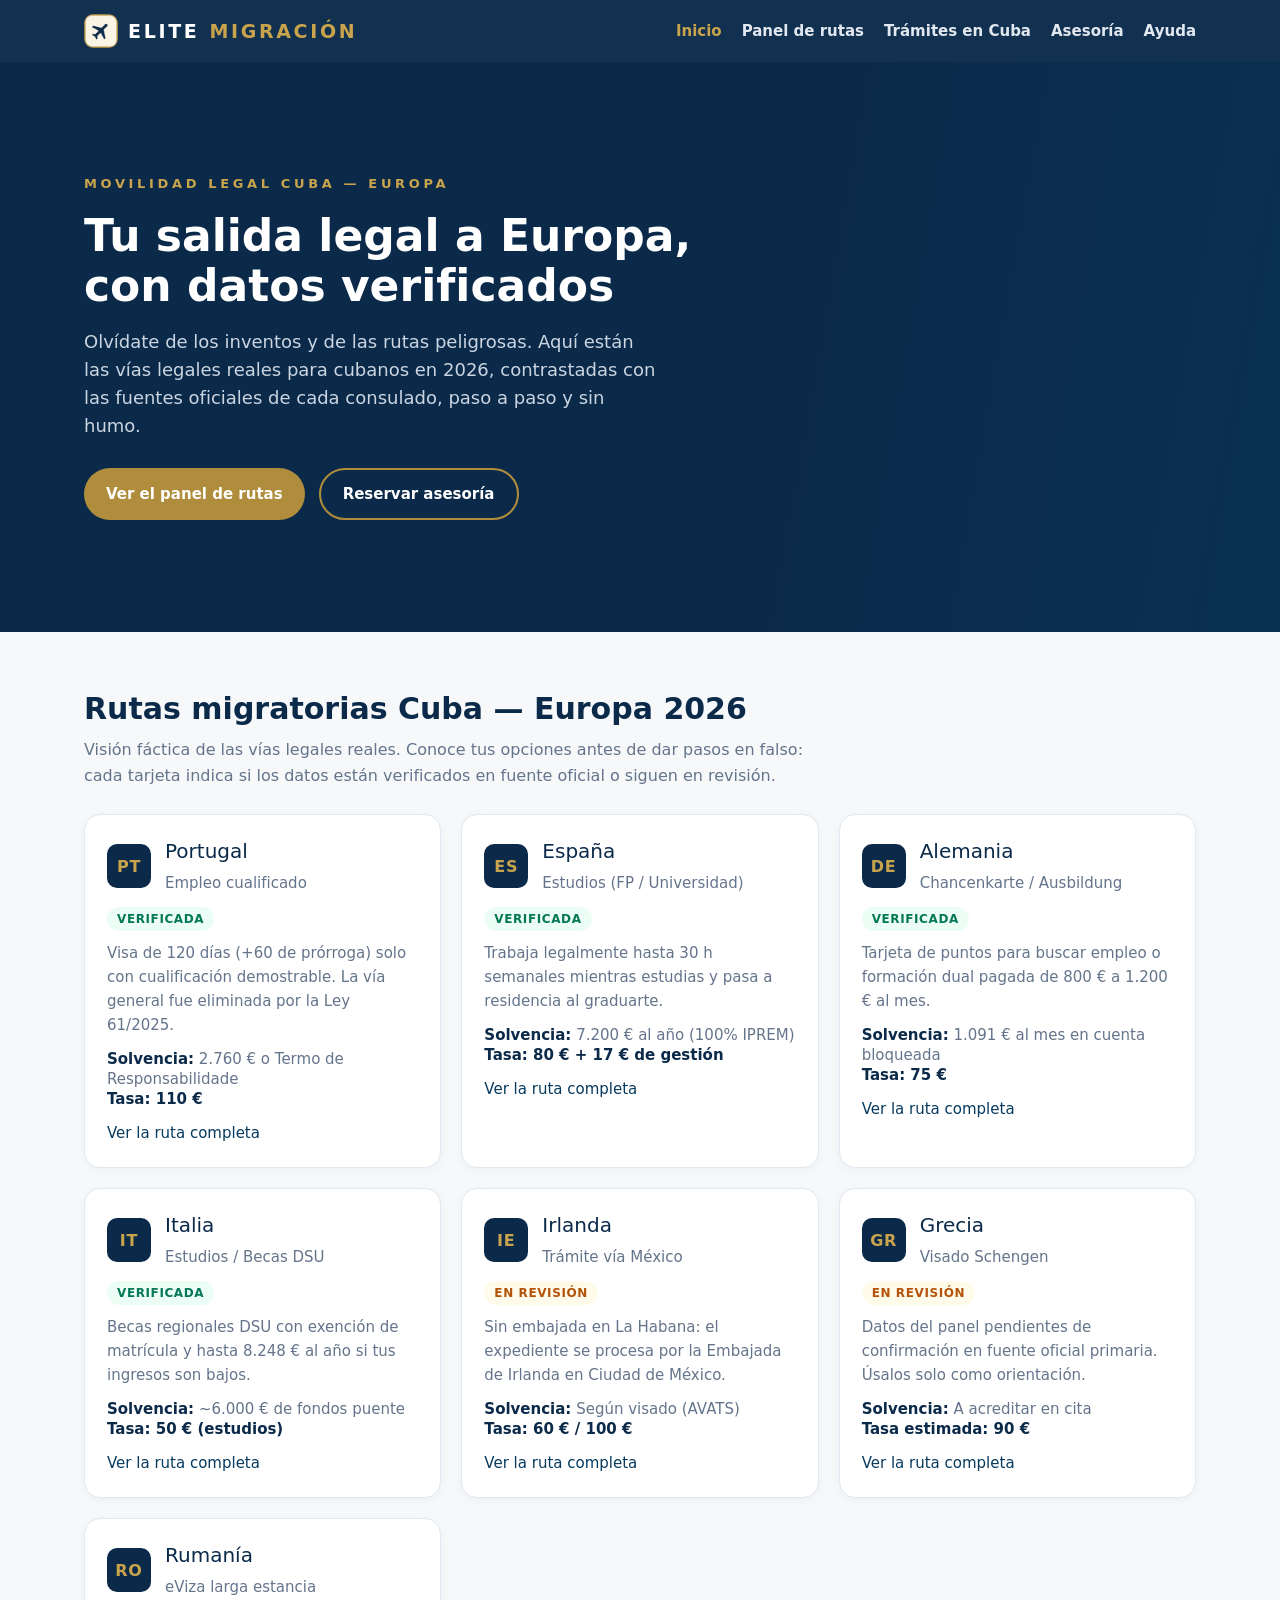
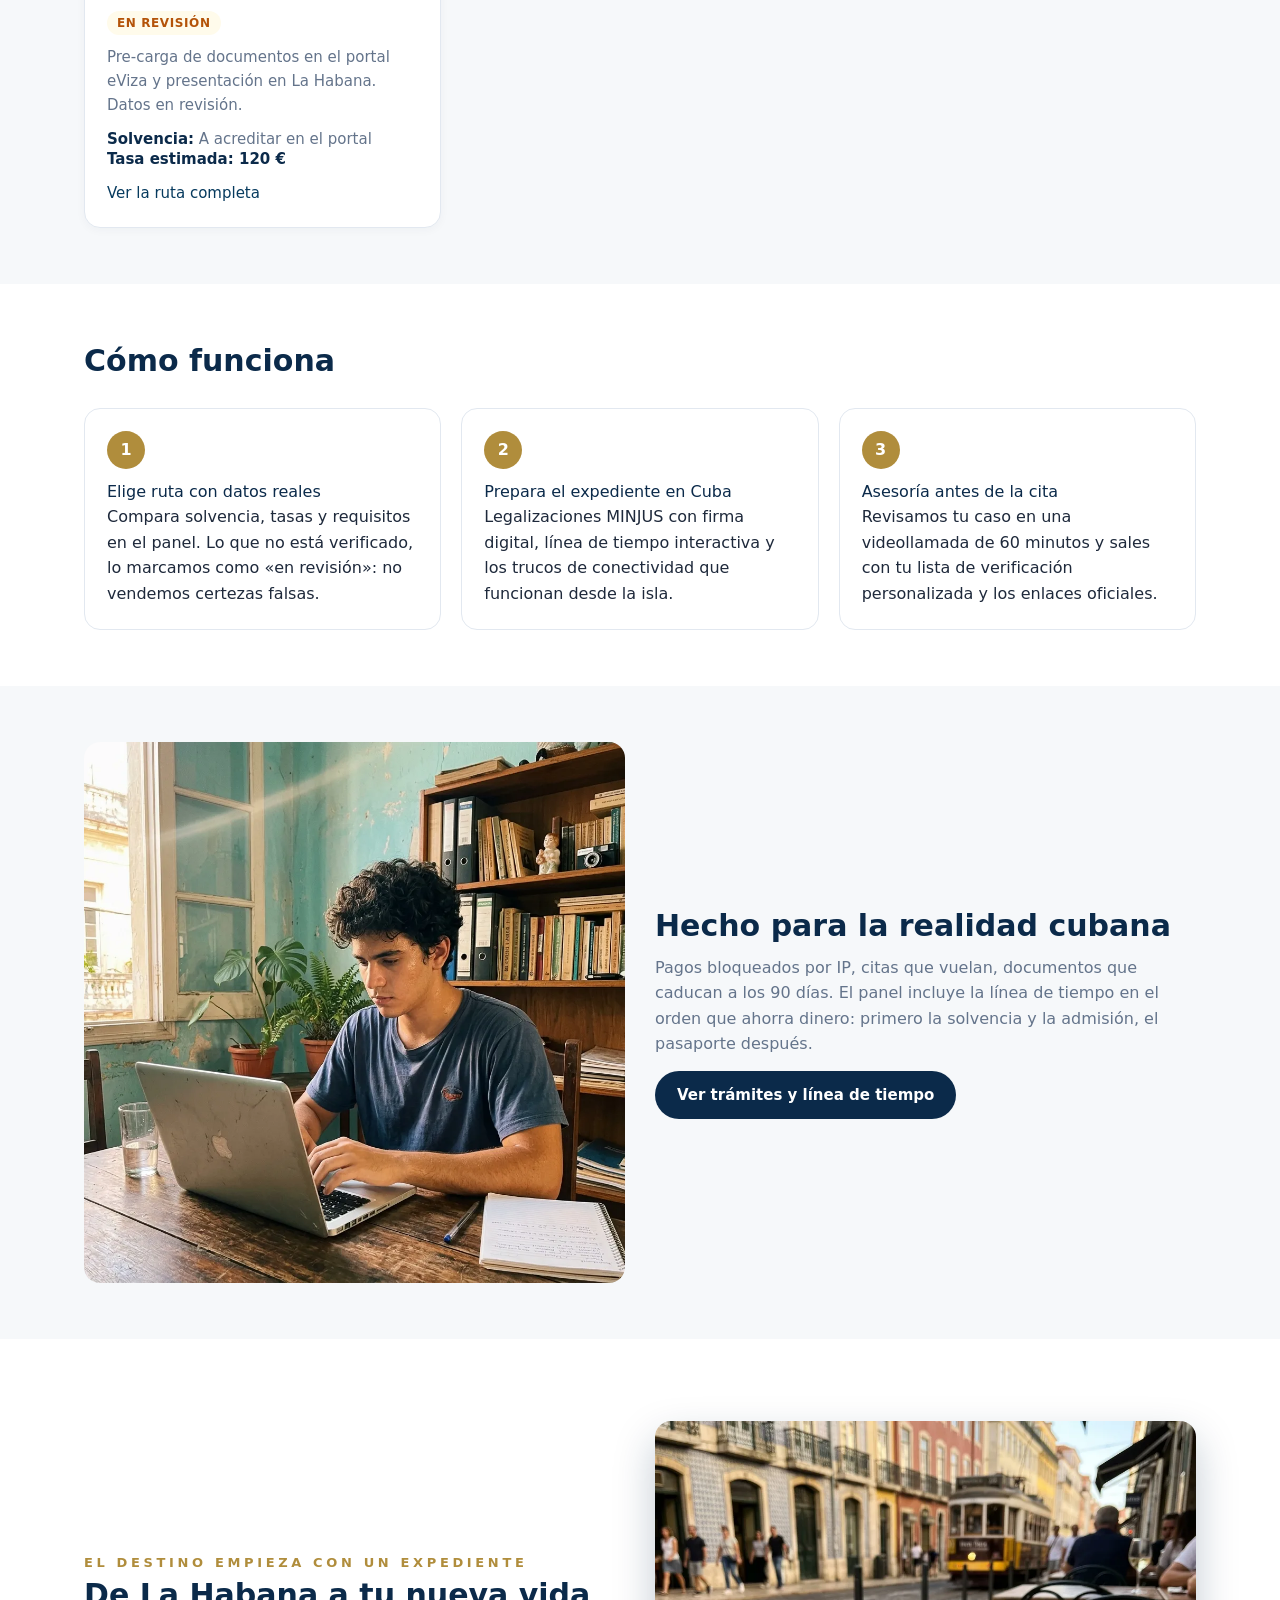
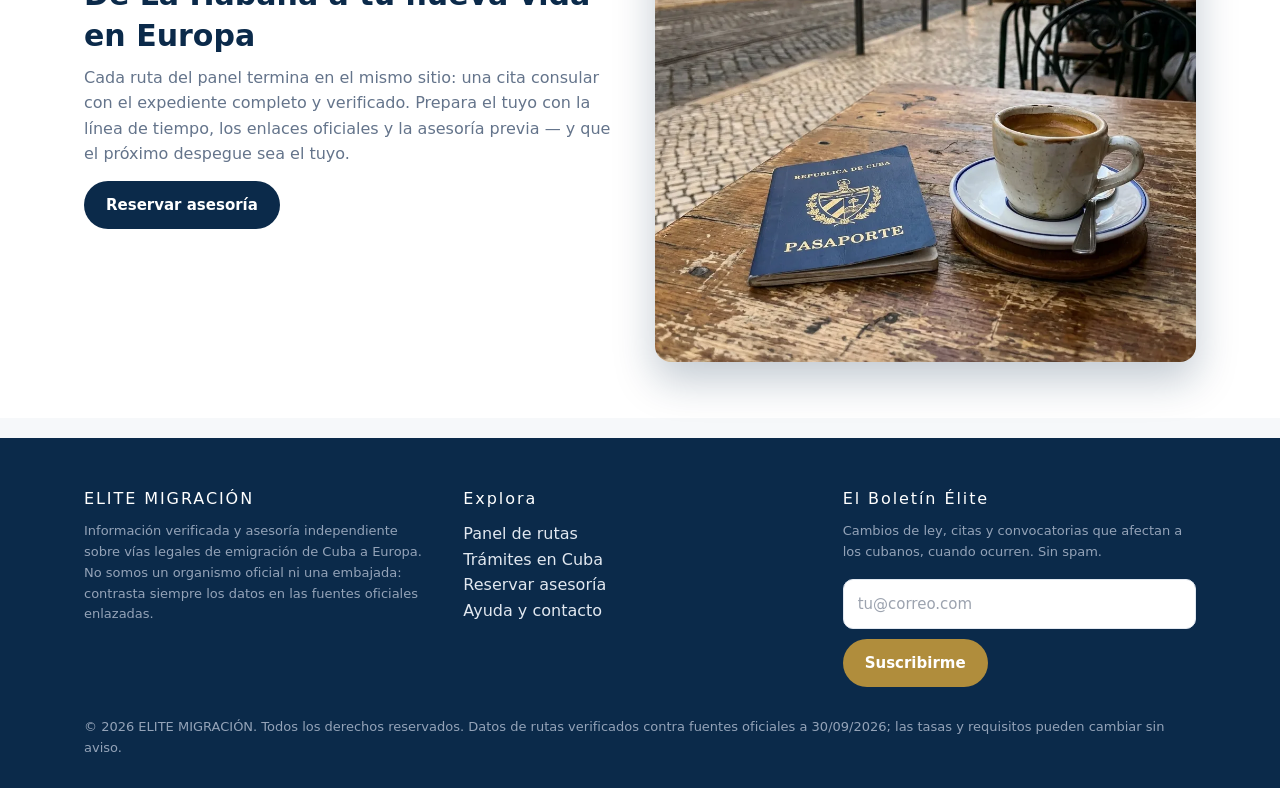
==== commit 0840e04f: "feat: bucle del hero ampliado a 8 s (3 + 5)" ====
--- a/public/index.html
+++ b/public/index.html
@@ -21,7 +21,7 @@
 </div></header>
 
 <section class="relative overflow-hidden bg-navy !py-0 text-white">
-<video class="absolute inset-0 h-full w-full object-cover" autoplay muted loop playsinline preload="auto" aria-hidden="true"><source src="assets/video/hero-loop.mp4" type="video/mp4"/></video>
+<video class="absolute inset-0 h-full w-full object-cover" autoplay muted loop playsinline preload="auto" aria-hidden="true"><source src="assets/video/hero-loop.mp4?v=8s" type="video/mp4"/></video>
 <div class="absolute inset-0" style="background:linear-gradient(100deg,rgba(11,42,74,.96) 30%,rgba(11,42,74,.72) 62%,rgba(6,58,94,.38))"></div>
 <div class="relative mx-auto max-w-6xl px-5 py-24 md:py-28">
 <p class="eyebrow">Movilidad legal Cuba — Europa</p>
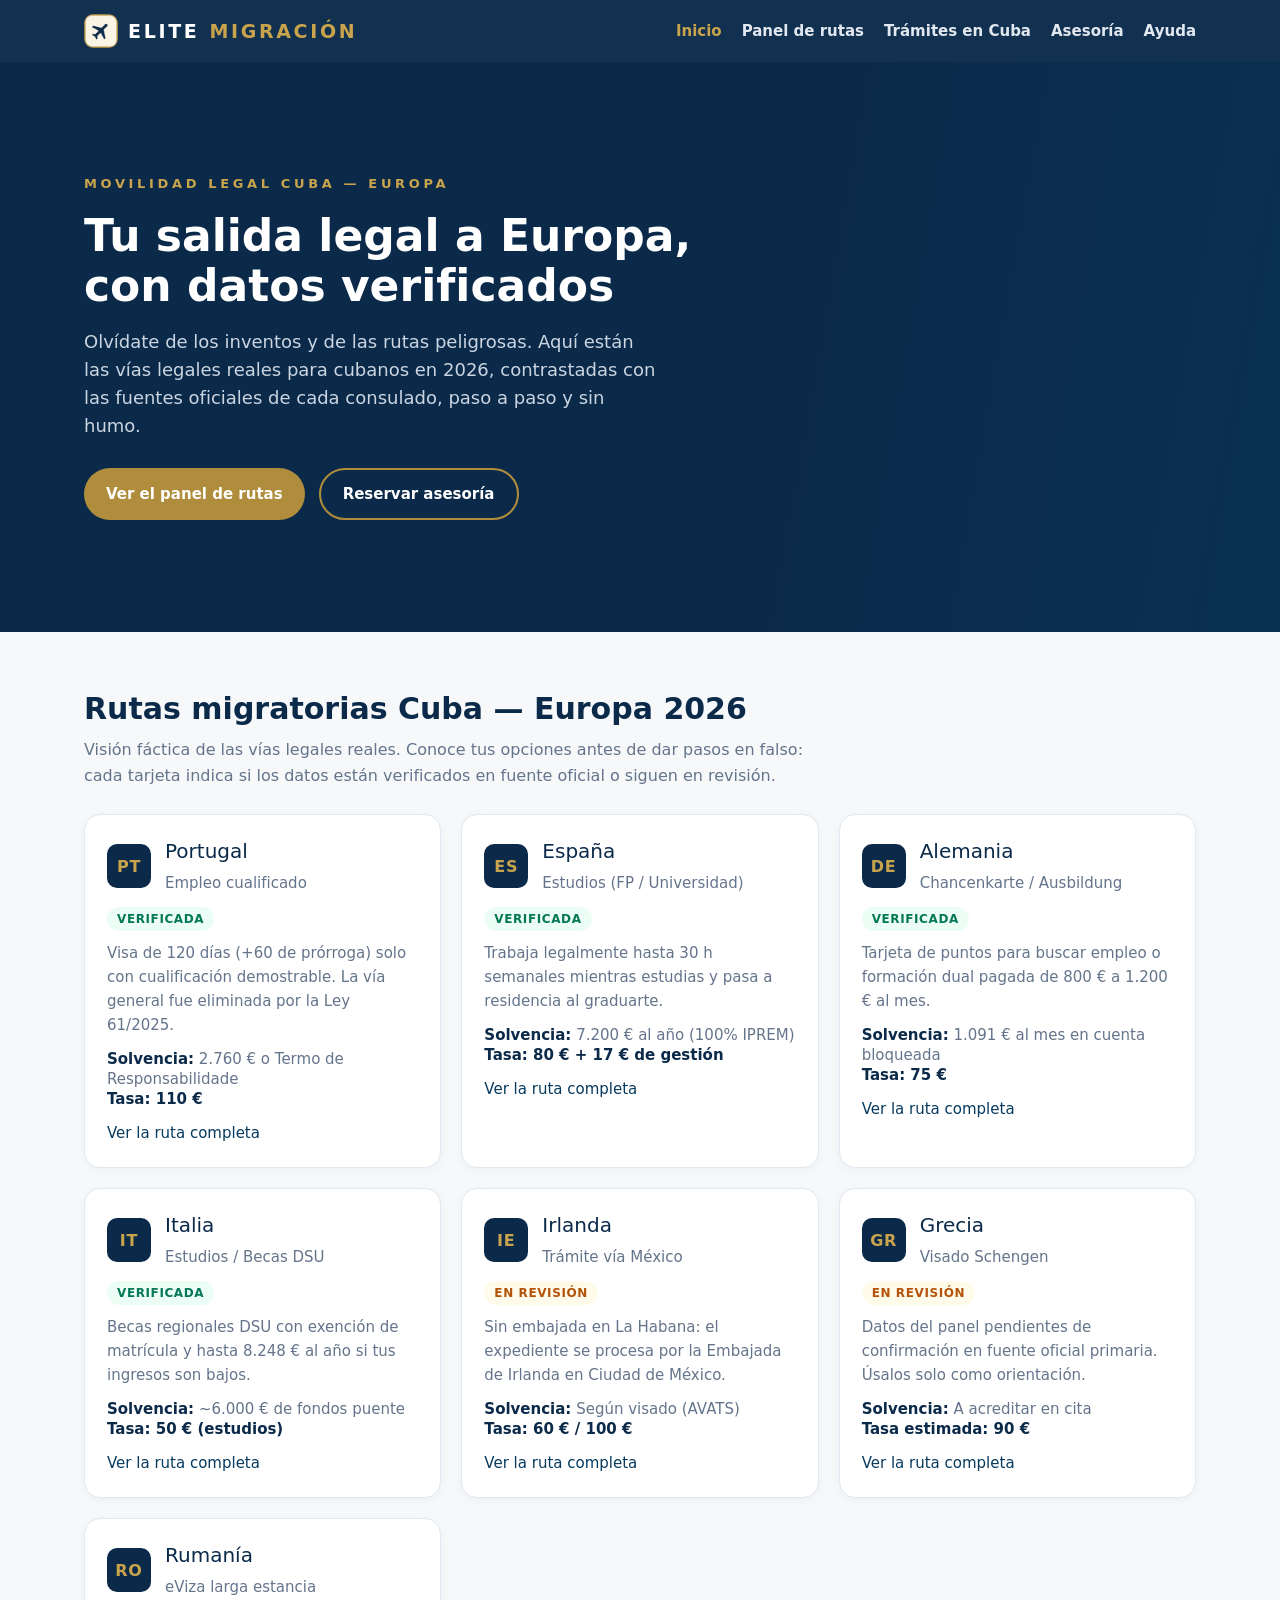
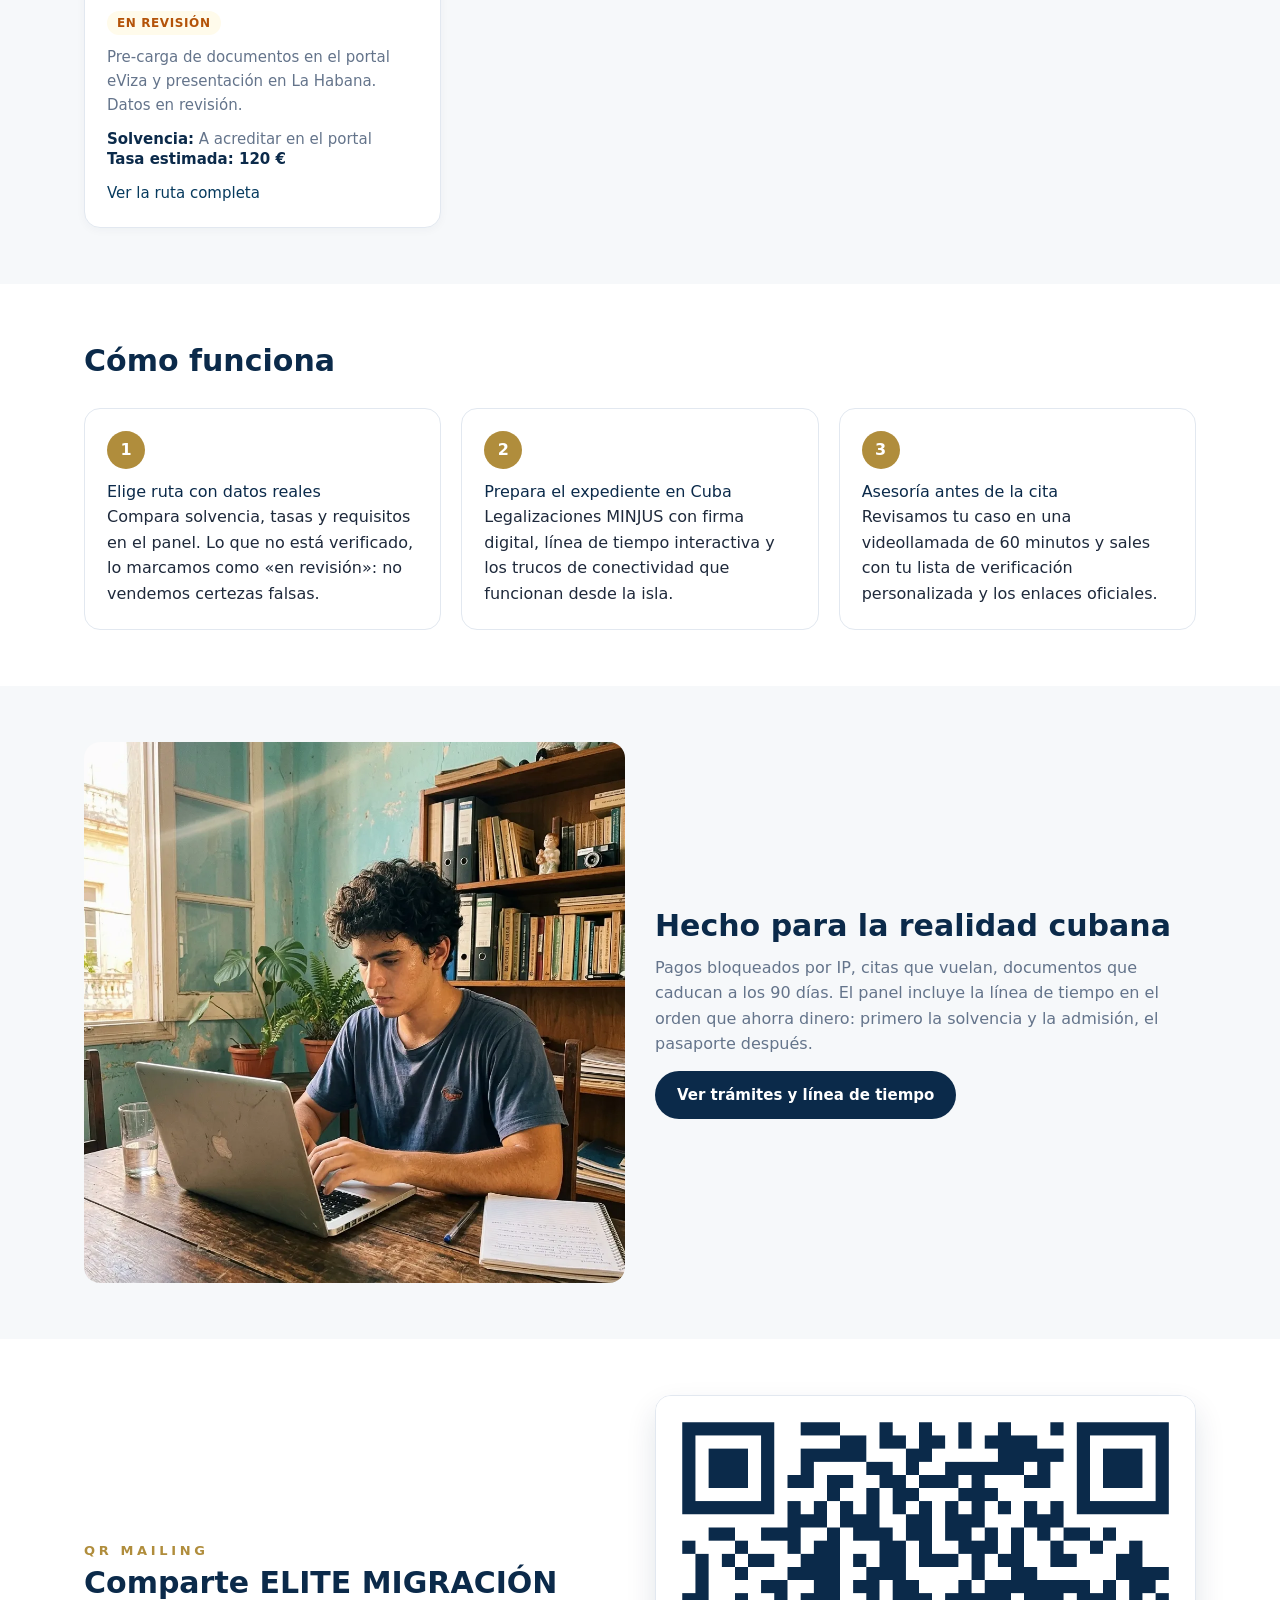
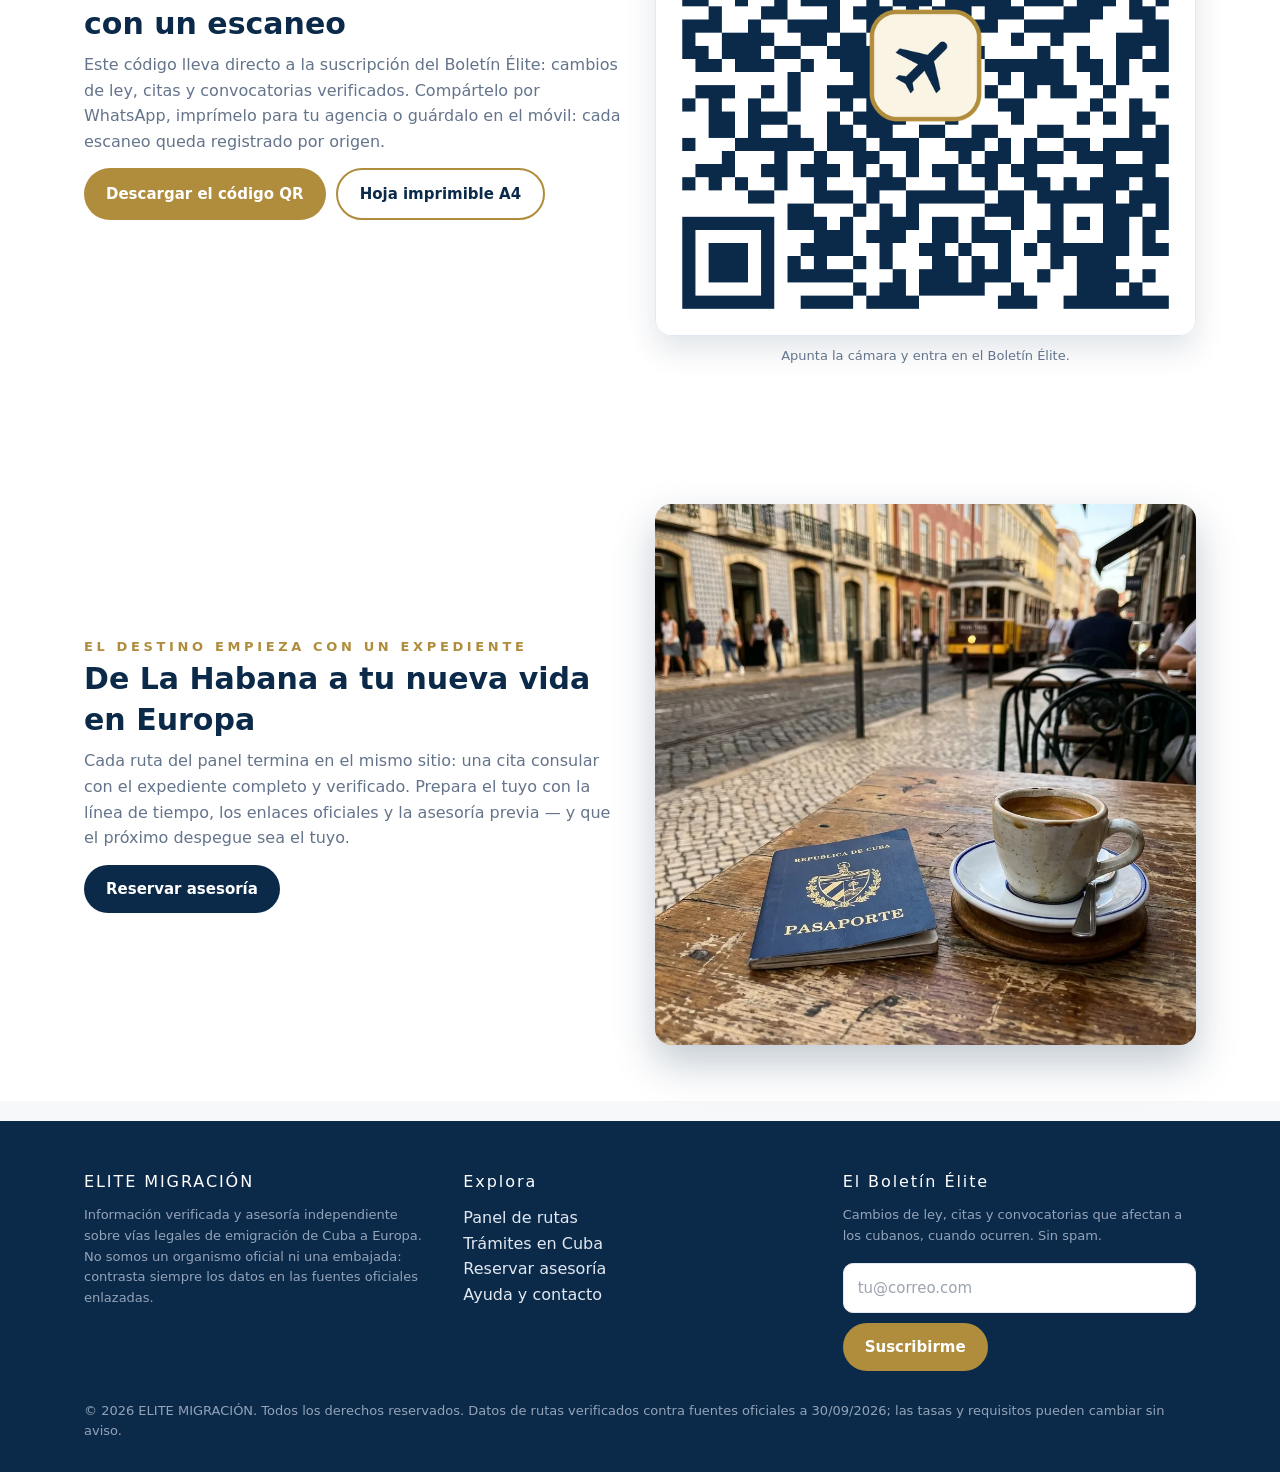
==== commit 38c2c970: "feat: seccion visible de QR mailing en la portada (codigo + descargas)" ====
--- a/public/index.html
+++ b/public/index.html
@@ -8,6 +8,13 @@
 <meta property="og:title" content="ELITE MIGRACIÓN | Tu salida legal a Europa, con datos verificados"/>
 <meta property="og:description" content="Vías legales reales de emigración de Cuba a Europa en 2026: España, Portugal, Alemania, Italia y más, verificadas contra fuentes oficiales."/>
 <meta property="og:type" content="website"/>
+<meta property="og:image" content="https://elite-migracion.pages.dev/assets/img/og-cover.jpg"/>
+<meta property="og:image:width" content="1200"/>
+<meta property="og:image:height" content="630"/>
+<meta property="og:image:alt" content="ELITE MIGRACIÓN — Tu salida legal a Europa, con datos verificados"/>
+<meta name="twitter:card" content="summary_large_image"/>
+<meta name="twitter:image" content="https://elite-migracion.pages.dev/assets/img/og-cover.jpg"/>
+
 
 <link rel="icon" type="image/svg+xml" href="assets/icons/favicon.svg"/>
 <link rel="icon" type="image/png" sizes="32x32" href="assets/icons/favicon-32.png"/>
@@ -74,6 +81,14 @@
 <p style="margin-top:14px"><a class="btn navy" href="tramites.html">Ver trámites y línea de tiempo</a></p></div>
 </div></section>
 
+<section style="background:#fff"><div class="wrap split">
+<div><p class="eyebrow" style="color:#B08D3C">QR Mailing</p>
+<h2 class="title">Comparte ELITE MIGRACIÓN con un escaneo</h2>
+<p class="lead">Este código lleva directo a la suscripción del Boletín Élite: cambios de ley, citas y convocatorias verificados. Compártelo por WhatsApp, imprímelo para tu agencia o guárdalo en el móvil: cada escaneo queda registrado por origen.</p>
+<p style="margin-top:14px;display:flex;gap:10px;flex-wrap:wrap"><a class="btn" href="assets/qr/qr-flyer.png" download>Descargar el código QR</a><a class="btn ghost" href="assets/qr/hoja-qr-flyer.png" download>Hoja imprimible A4</a></p></div>
+<div style="text-align:center"><img src="assets/qr/qr-flyer.png" alt="Código QR de suscripción al Boletín Élite de ELITE MIGRACIÓN" width="300" height="300" loading="lazy" style="border:1px solid #E2E8F0;border-radius:16px;box-shadow:0 14px 30px rgba(11,42,74,.12)"/><p class="note">Apunta la cámara y entra en el Boletín Élite.</p></div>
+</div></section>
+
 <section class="bg-white"><div class="mx-auto grid max-w-6xl items-center gap-[30px] px-5 md:grid-cols-2">
 <div><p class="eyebrow" style="color:#B08D3C">El destino empieza con un expediente</p>
 <h2 class="title">De La Habana a tu nueva vida en Europa</h2>
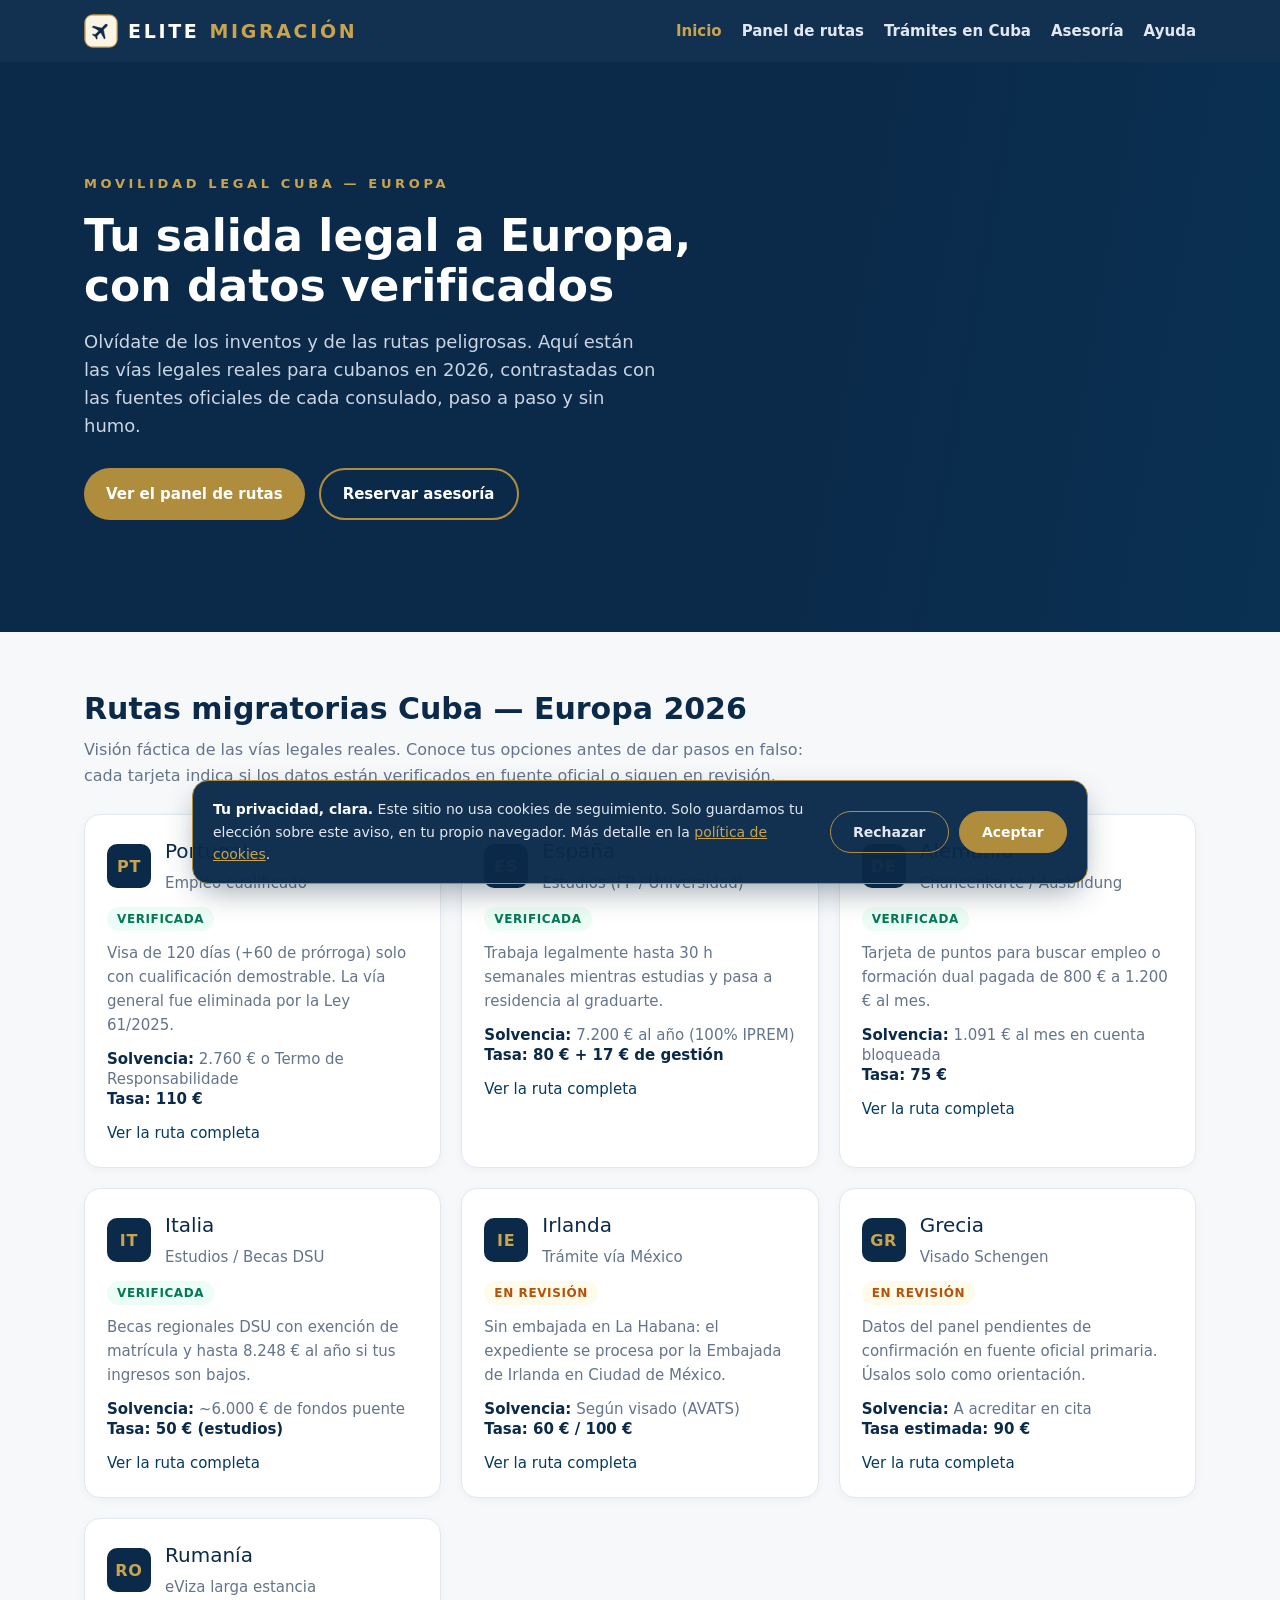
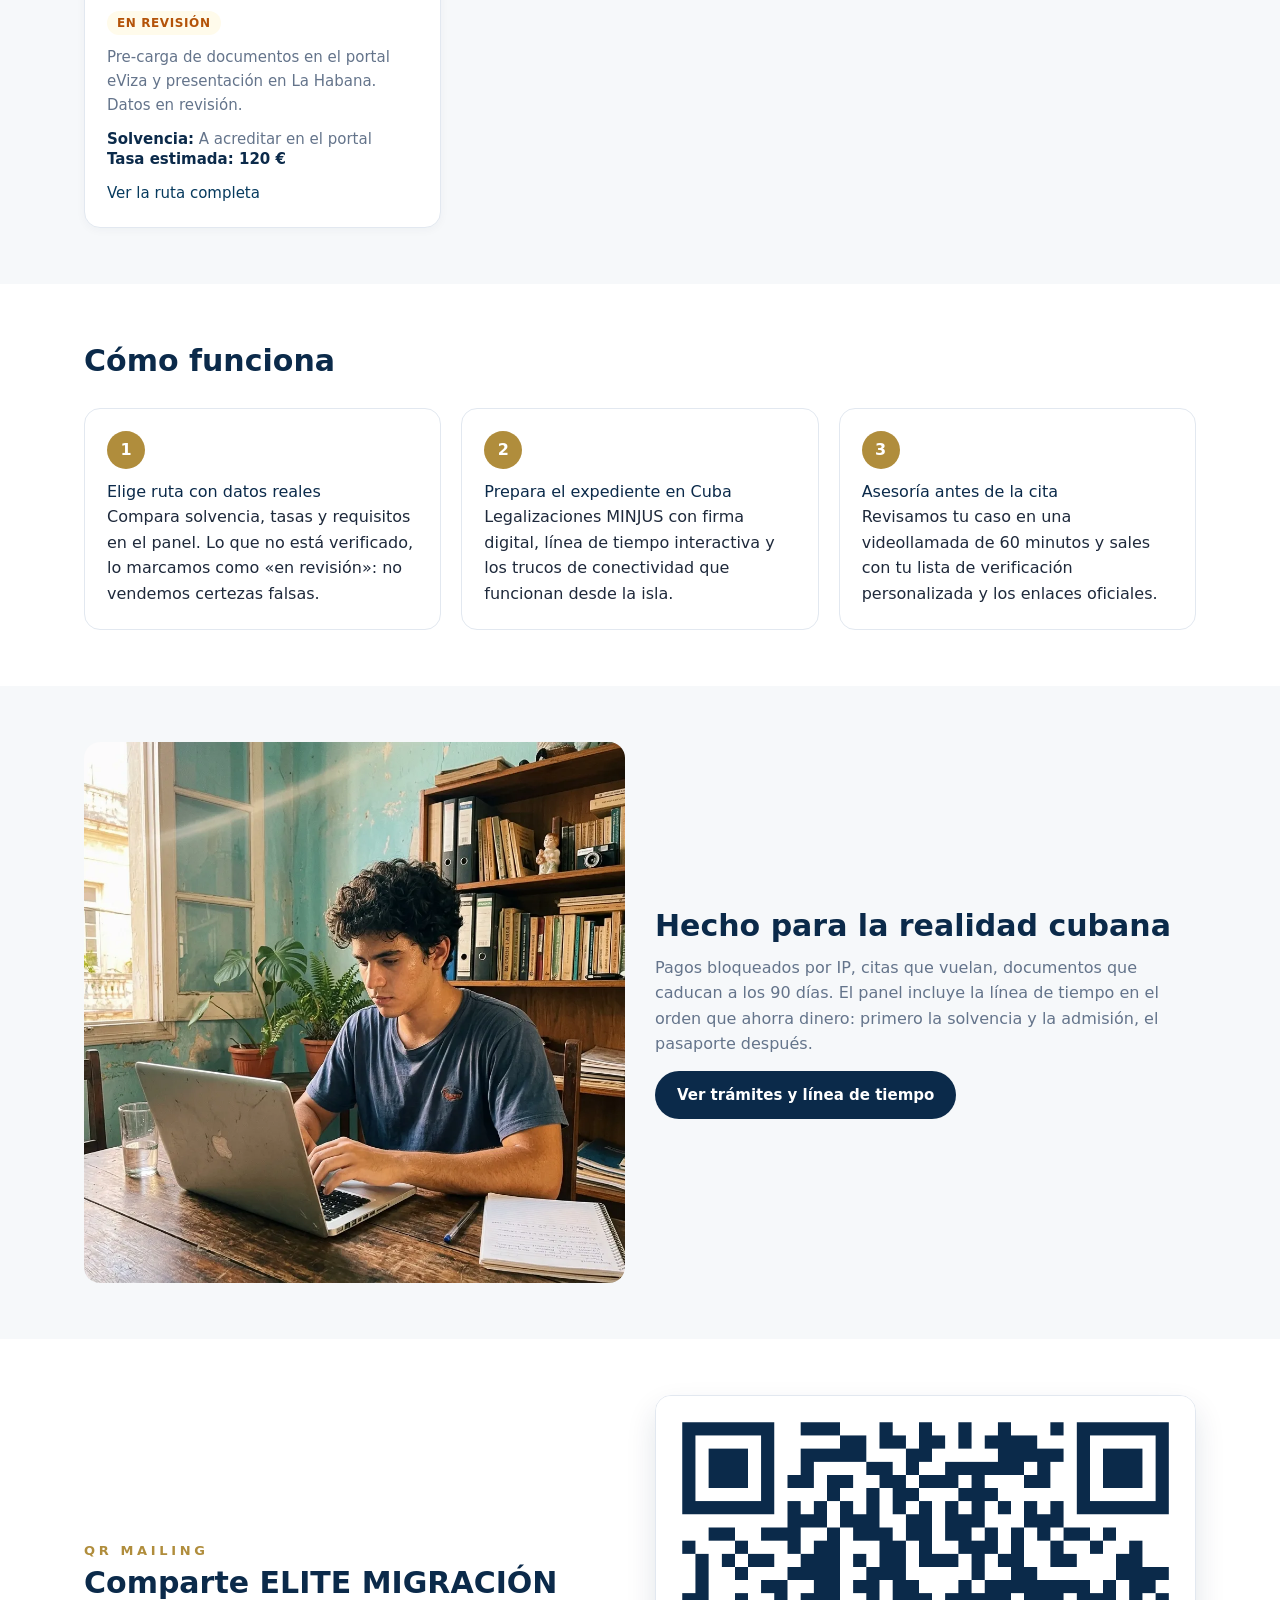
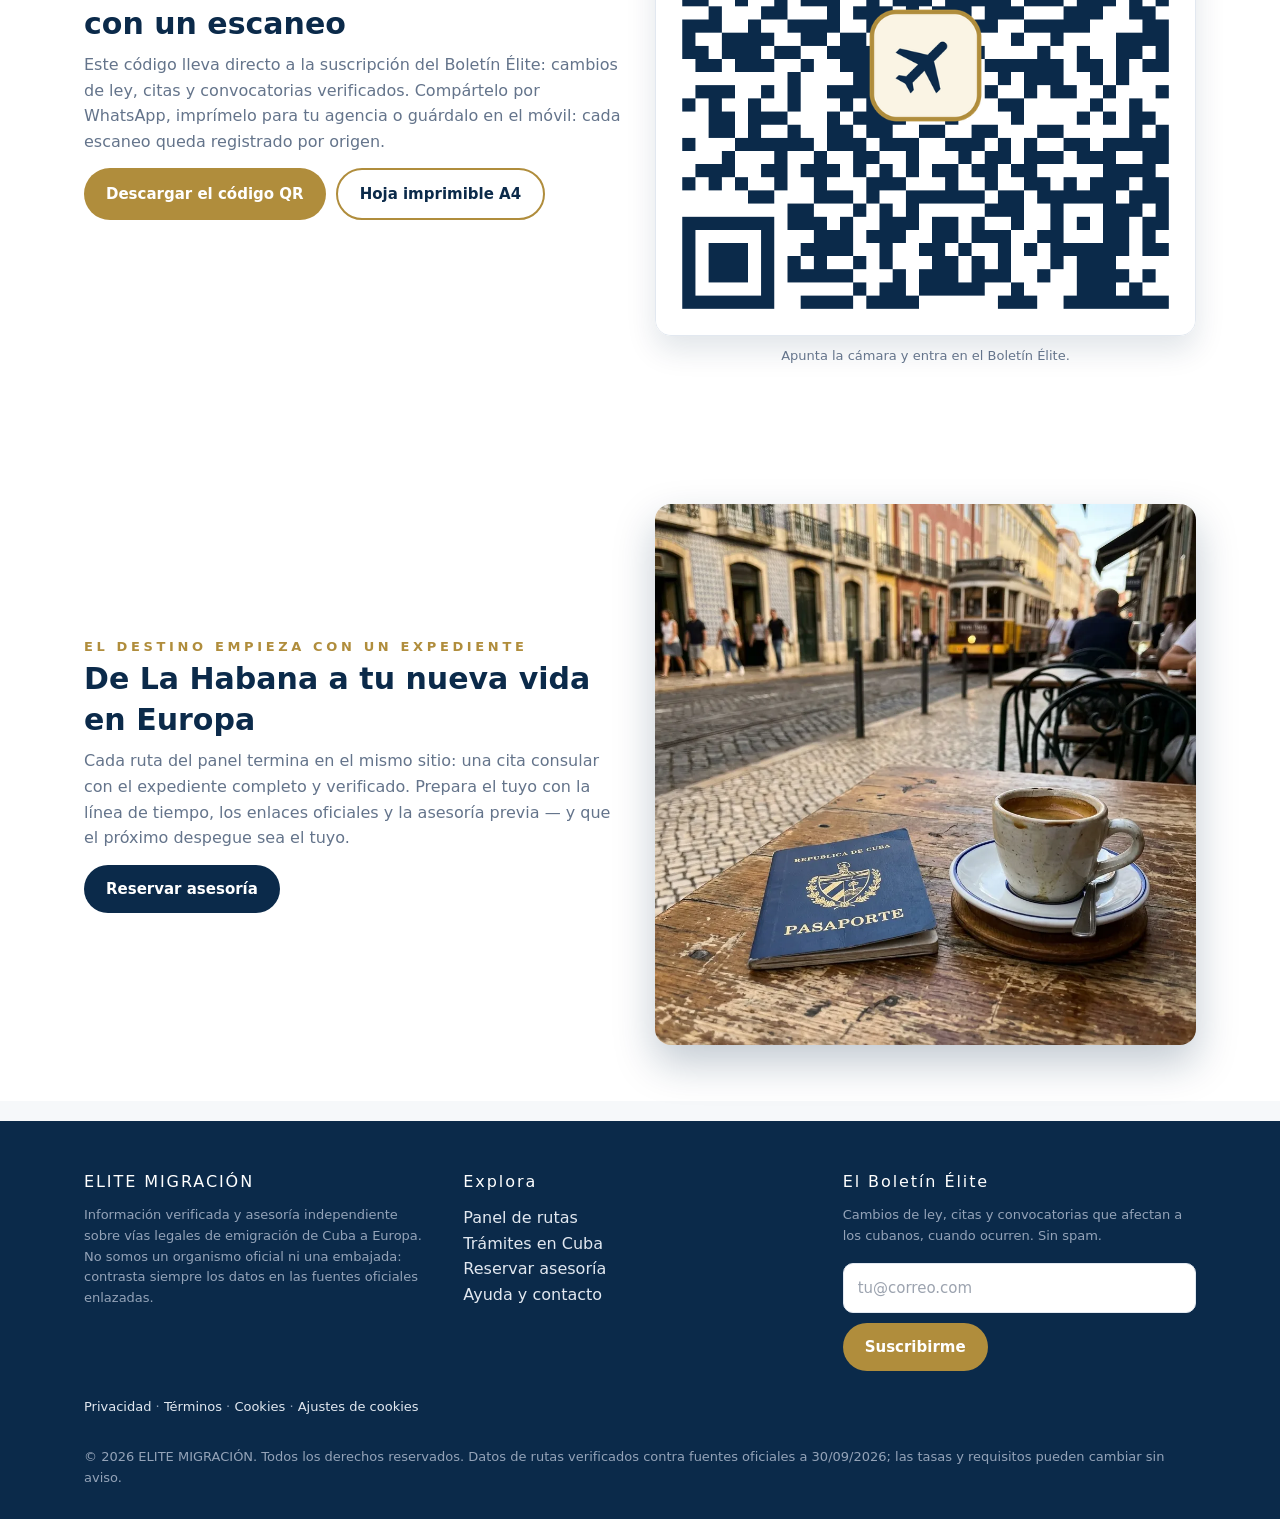
==== commit 198bc9fd: "feat: sistema legal y de cookies (privacidad, terminos, cookies + aviso con consentimiento y ajustes" ====
--- a/public/index.html
+++ b/public/index.html
@@ -112,6 +112,7 @@
 <p class="status" id="news-status" role="status"></p>
 </form></div>
 </div>
+<p class="small" style="margin-top:26px"><a href="privacidad.html">Privacidad</a> · <a href="terminos.html">Términos</a> · <a href="cookies.html">Cookies</a> · <a href="#" data-elite-cookie-settings>Ajustes de cookies</a></p>
 <p class="small" style="margin-top:30px">© 2026 ELITE MIGRACIÓN. Todos los derechos reservados. Datos de rutas verificados contra fuentes oficiales a 30/09/2026; las tasas y requisitos pueden cambiar sin aviso.</p>
 </div></footer>
 <script>
@@ -123,5 +124,36 @@
 .then(function(r){return r.json();}).then(function(b){st.textContent=b&&b.ok?'Gracias: ya estás dentro del Boletín Élite.':'Algo salió mal. Inténtalo de nuevo.';if(b&&b.ok)f.reset();})
 .catch(function(){st.textContent='Algo salió mal. Inténtalo de nuevo.';});});})();
 </script>
+<style>
+#elite-cookie{display:none;position:fixed;left:0;right:0;bottom:0;z-index:9999;padding:1rem;justify-content:center}
+#elite-cookie.cw-show{display:flex}
+#elite-cookie .in{max-width:56rem;width:100%;background:rgba(11,42,74,.97);border:1px solid #B08D3C;border-radius:1rem;box-shadow:0 12px 32px -8px rgba(6,30,52,.45);padding:1.1rem 1.25rem;display:flex;flex-wrap:wrap;gap:.9rem 1.25rem;align-items:center;justify-content:space-between;color:#E2E8F0;font-size:14px;line-height:1.6}
+#elite-cookie a{color:#C9A44C;text-decoration:underline}
+#elite-cookie .acts{display:flex;gap:.6rem;flex-wrap:wrap}
+#elite-cookie button{font:inherit;font-weight:700;border-radius:999px;padding:.55rem 1.4rem;cursor:pointer;border:1px solid #B08D3C}
+#elite-cookie .ok{background:#B08D3C;color:#fff}
+#elite-cookie .no{background:transparent;color:#E2E8F0}
+</style>
+<div id="elite-cookie" role="dialog" aria-label="Aviso de cookies">
+<div class="in">
+<p style="margin:0;flex:1 1 330px"><strong style="color:#fff">Tu privacidad, clara.</strong> Este sitio no usa cookies de seguimiento. Solo guardamos tu elección sobre este aviso, en tu propio navegador. Más detalle en la <a href="cookies.html">política de cookies</a>.</p>
+<div class="acts">
+<button type="button" class="no" data-elite-reject>Rechazar</button>
+<button type="button" class="ok" data-elite-accept>Aceptar</button>
+</div>
+</div>
+</div>
+<script>
+(function(){var KEY='elite_cookie_consent';var b=document.getElementById('elite-cookie');
+function get(){try{return localStorage.getItem(KEY);}catch(e){return null;}}
+function set(v){try{localStorage.setItem(KEY,v);}catch(e){}}
+function show(){if(b)b.classList.add('cw-show');}
+function hide(){if(b)b.classList.remove('cw-show');}
+document.querySelectorAll('[data-elite-accept]').forEach(function(el){el.addEventListener('click',function(){set('accepted');hide();});});
+document.querySelectorAll('[data-elite-reject]').forEach(function(el){el.addEventListener('click',function(){set('rejected');hide();});});
+document.querySelectorAll('[data-elite-cookie-settings]').forEach(function(el){el.addEventListener('click',function(ev){ev.preventDefault();show();});});
+window.eliteOpenCookieSettings=show;
+if(!get())show();})();
+</script>
 </body>
 </html>
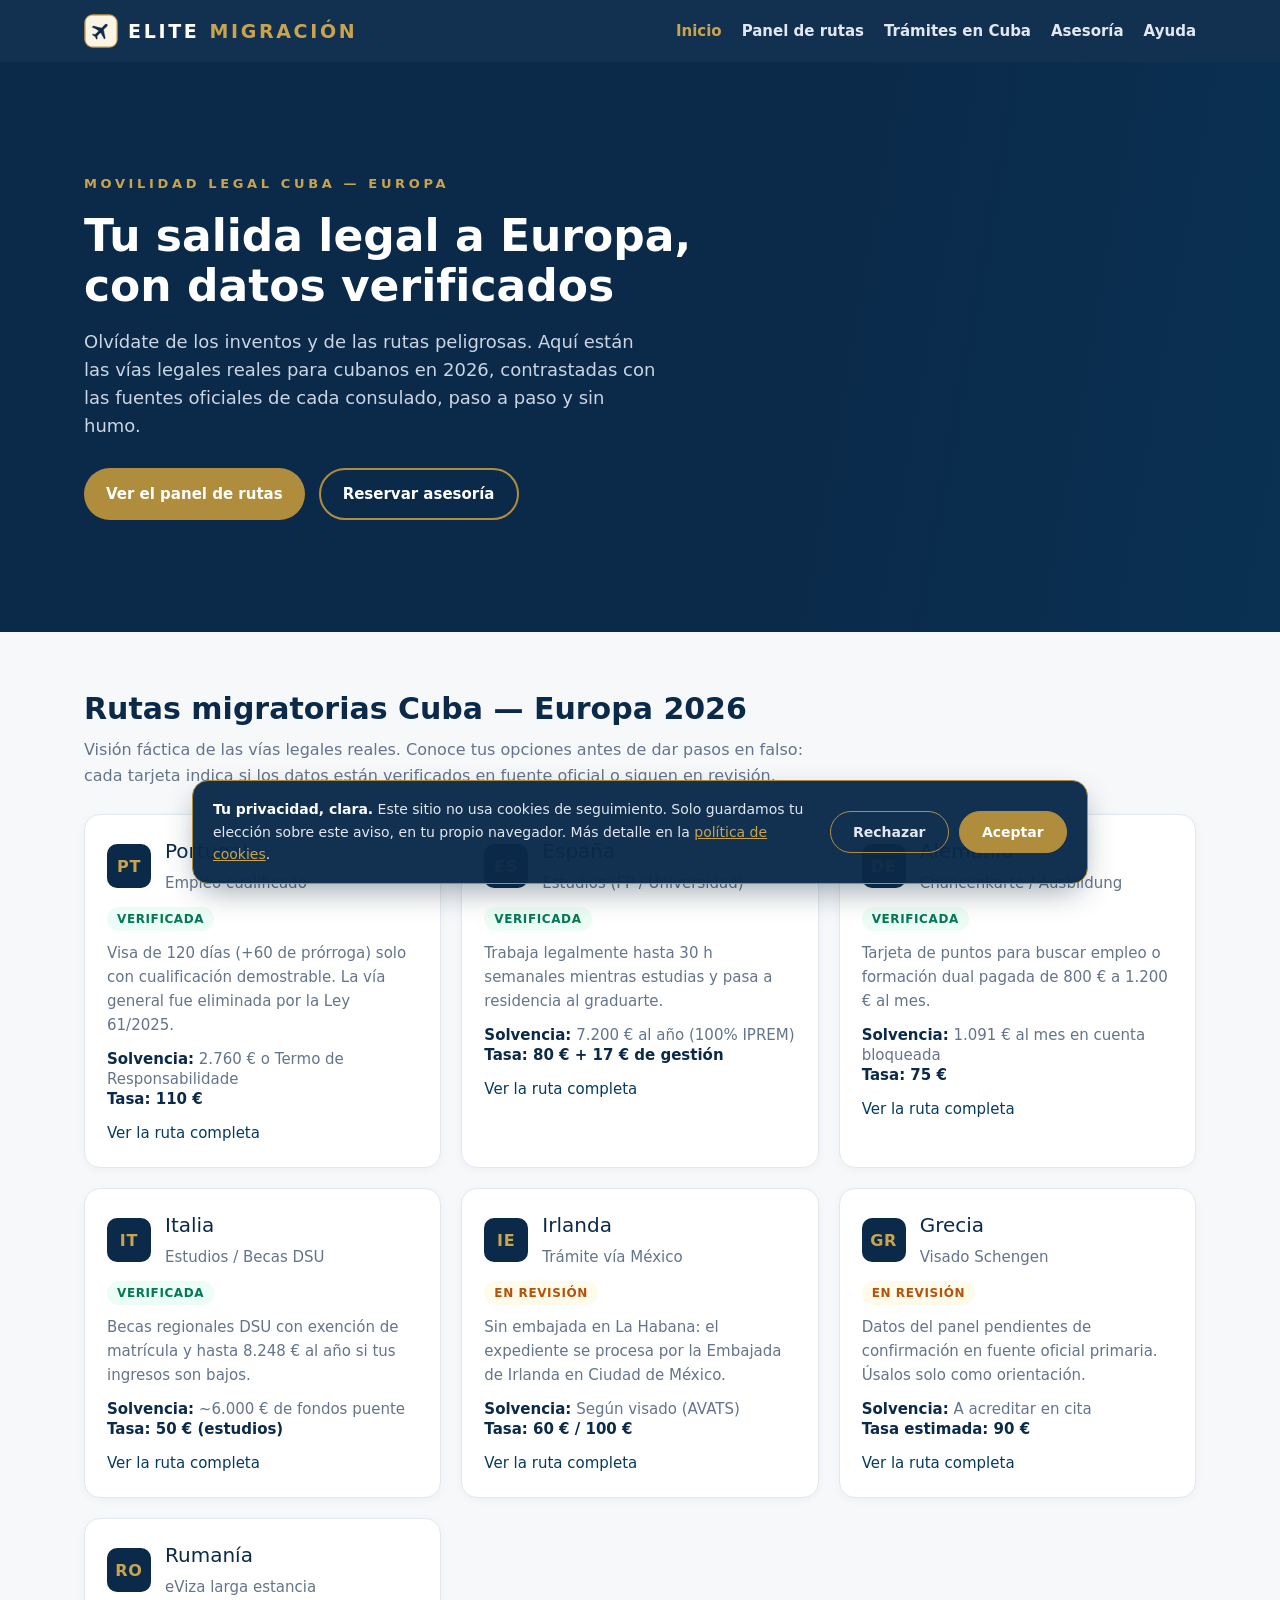
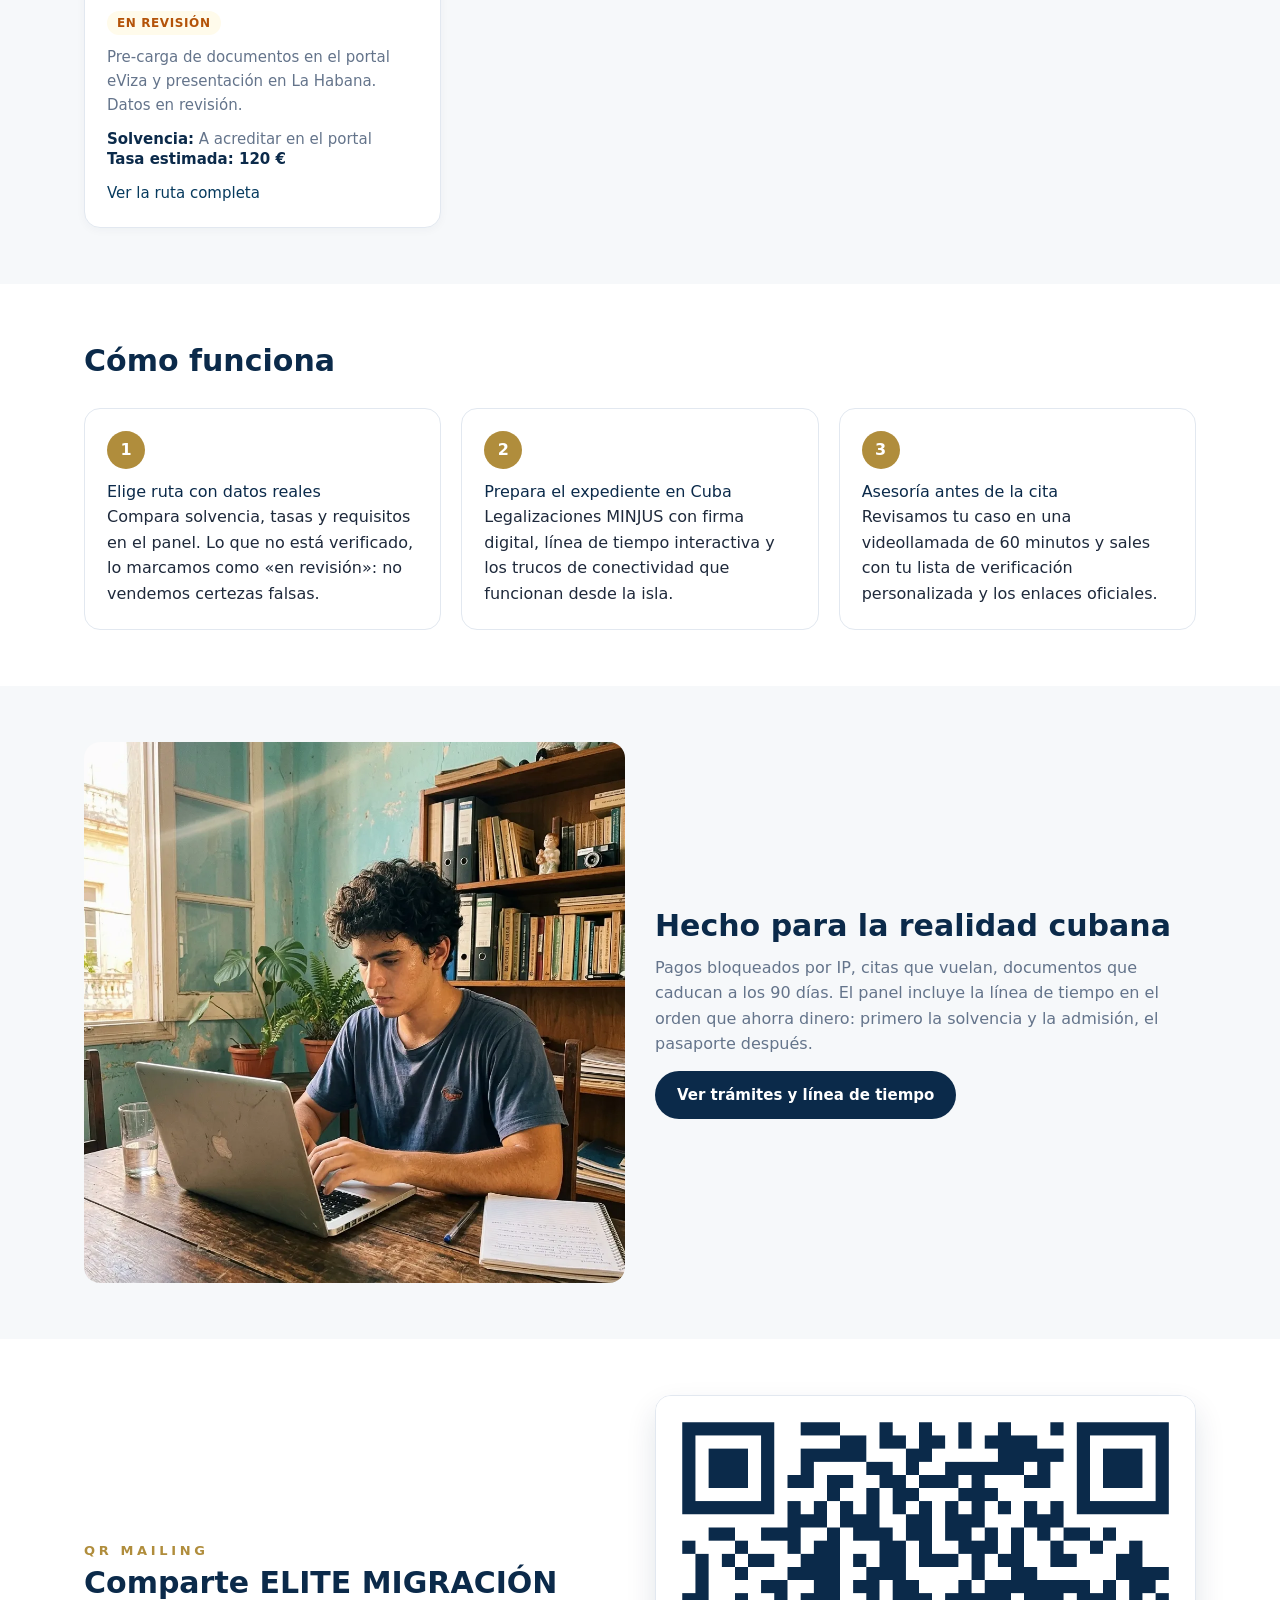
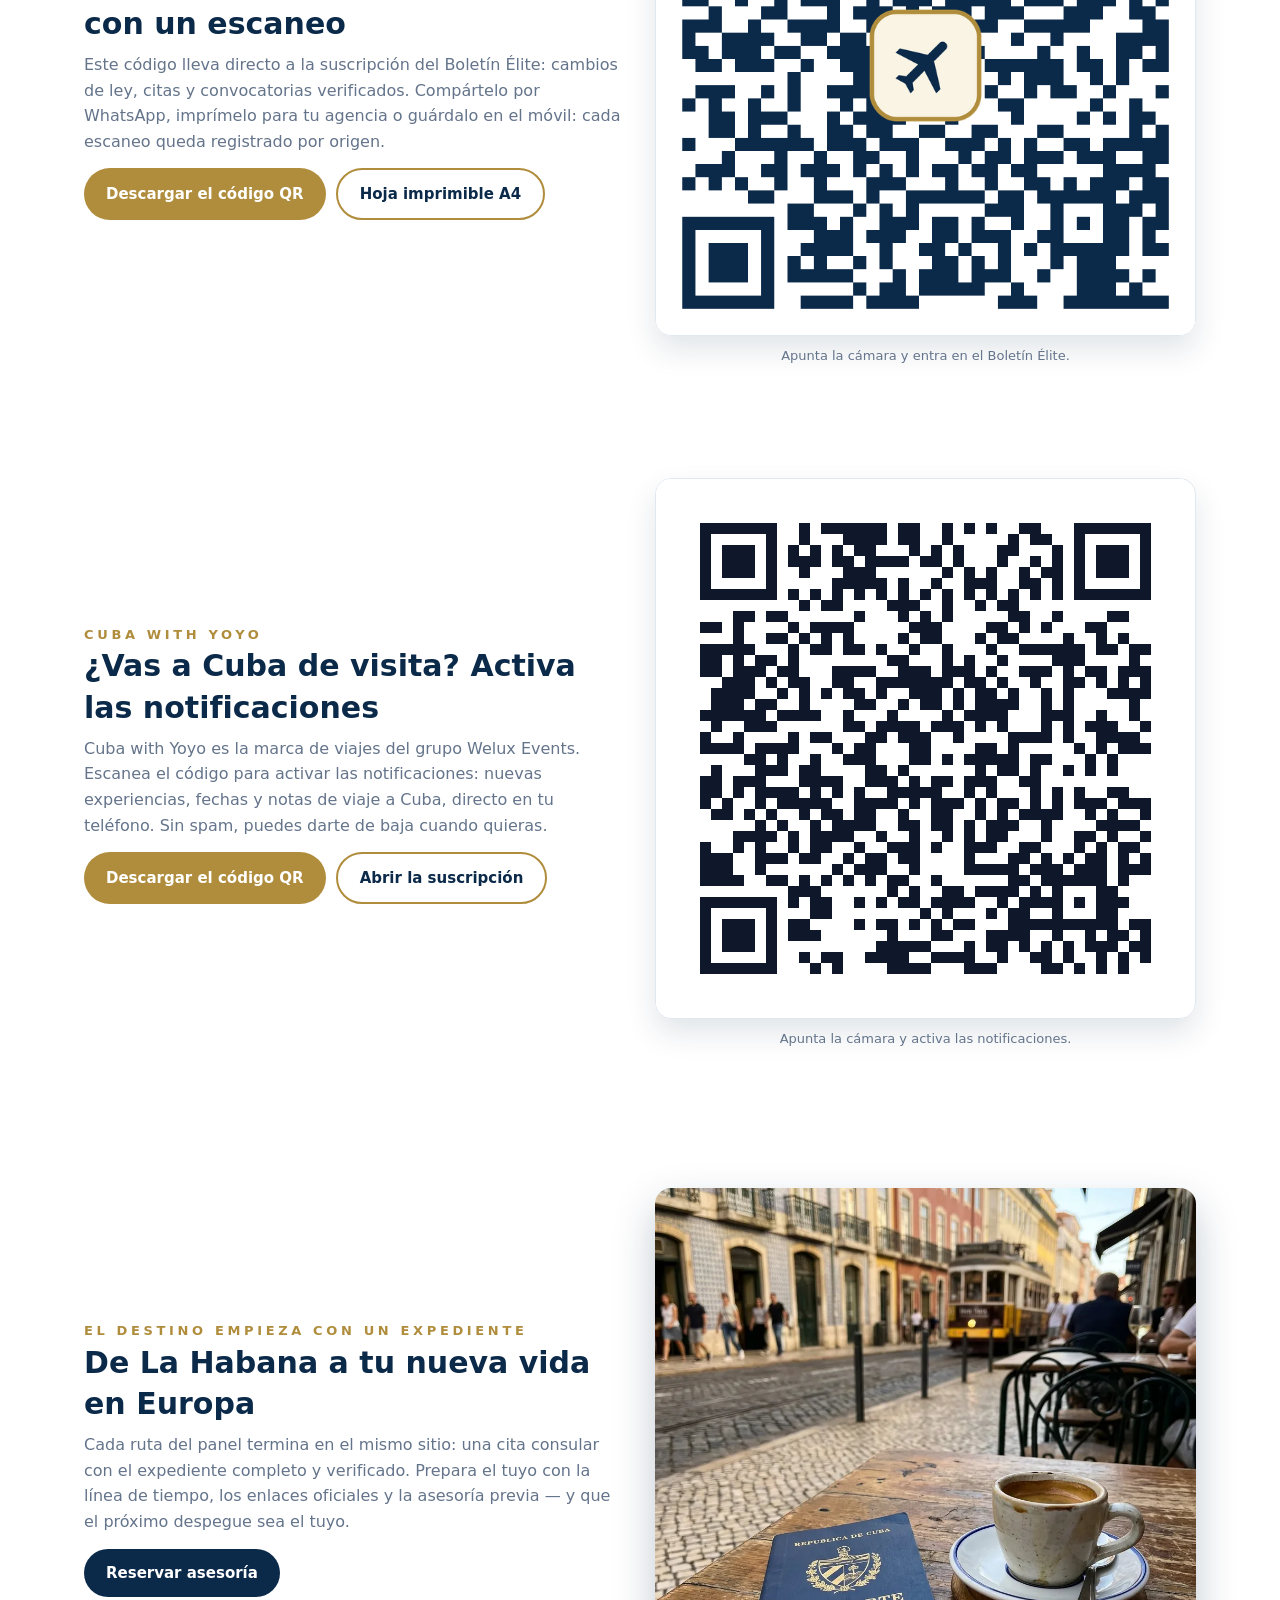
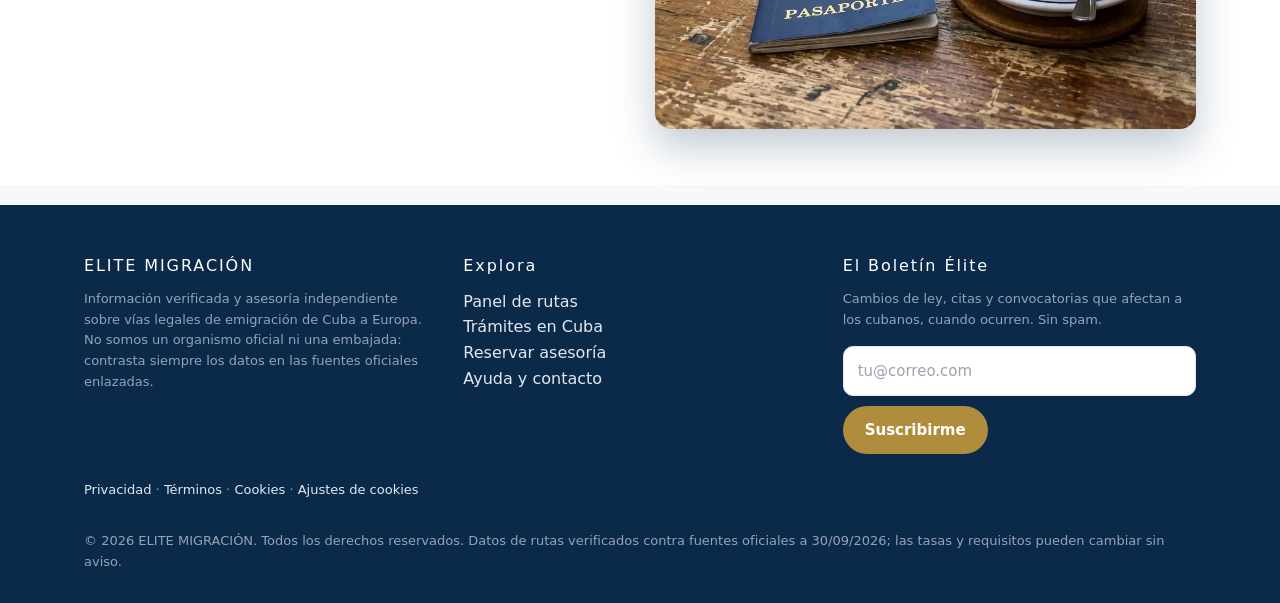
==== commit 6cf8b988: "Portada: bloque QR de notificaciones push ScanPush de Cuba with Yoyo (marca de viajes del grupo, SVG" ====
--- a/public/index.html
+++ b/public/index.html
@@ -89,6 +89,14 @@
 <div style="text-align:center"><img src="assets/qr/qr-flyer.png" alt="Código QR de suscripción al Boletín Élite de ELITE MIGRACIÓN" width="300" height="300" loading="lazy" style="border:1px solid #E2E8F0;border-radius:16px;box-shadow:0 14px 30px rgba(11,42,74,.12)"/><p class="note">Apunta la cámara y entra en el Boletín Élite.</p></div>
 </div></section>
 
+<section style="background:#fff"><div class="wrap split">
+<div><p class="eyebrow" style="color:#B08D3C">Cuba with Yoyo</p>
+<h2 class="title">¿Vas a Cuba de visita? Activa las notificaciones</h2>
+<p class="lead">Cuba with Yoyo es la marca de viajes del grupo Welux Events. Escanea el código para activar las notificaciones: nuevas experiencias, fechas y notas de viaje a Cuba, directo en tu teléfono. Sin spam, puedes darte de baja cuando quieras.</p>
+<p style="margin-top:14px;display:flex;gap:10px;flex-wrap:wrap"><a class="btn" href="assets/qr/scanpush-cuba-with-yoyo.svg" download>Descargar el código QR</a><a class="btn ghost" href="https://qr.cubawithyoyo.com/?qr=cuba-with-yoyo">Abrir la suscripción</a></p></div>
+<div style="text-align:center"><img src="assets/qr/scanpush-cuba-with-yoyo.svg" alt="Código QR para activar las notificaciones de Cuba with Yoyo" width="300" height="300" loading="lazy" style="border:1px solid #E2E8F0;border-radius:16px;box-shadow:0 14px 30px rgba(11,42,74,.12)"/><p class="note">Apunta la cámara y activa las notificaciones.</p></div>
+</div></section>
+
 <section class="bg-white"><div class="mx-auto grid max-w-6xl items-center gap-[30px] px-5 md:grid-cols-2">
 <div><p class="eyebrow" style="color:#B08D3C">El destino empieza con un expediente</p>
 <h2 class="title">De La Habana a tu nueva vida en Europa</h2>
